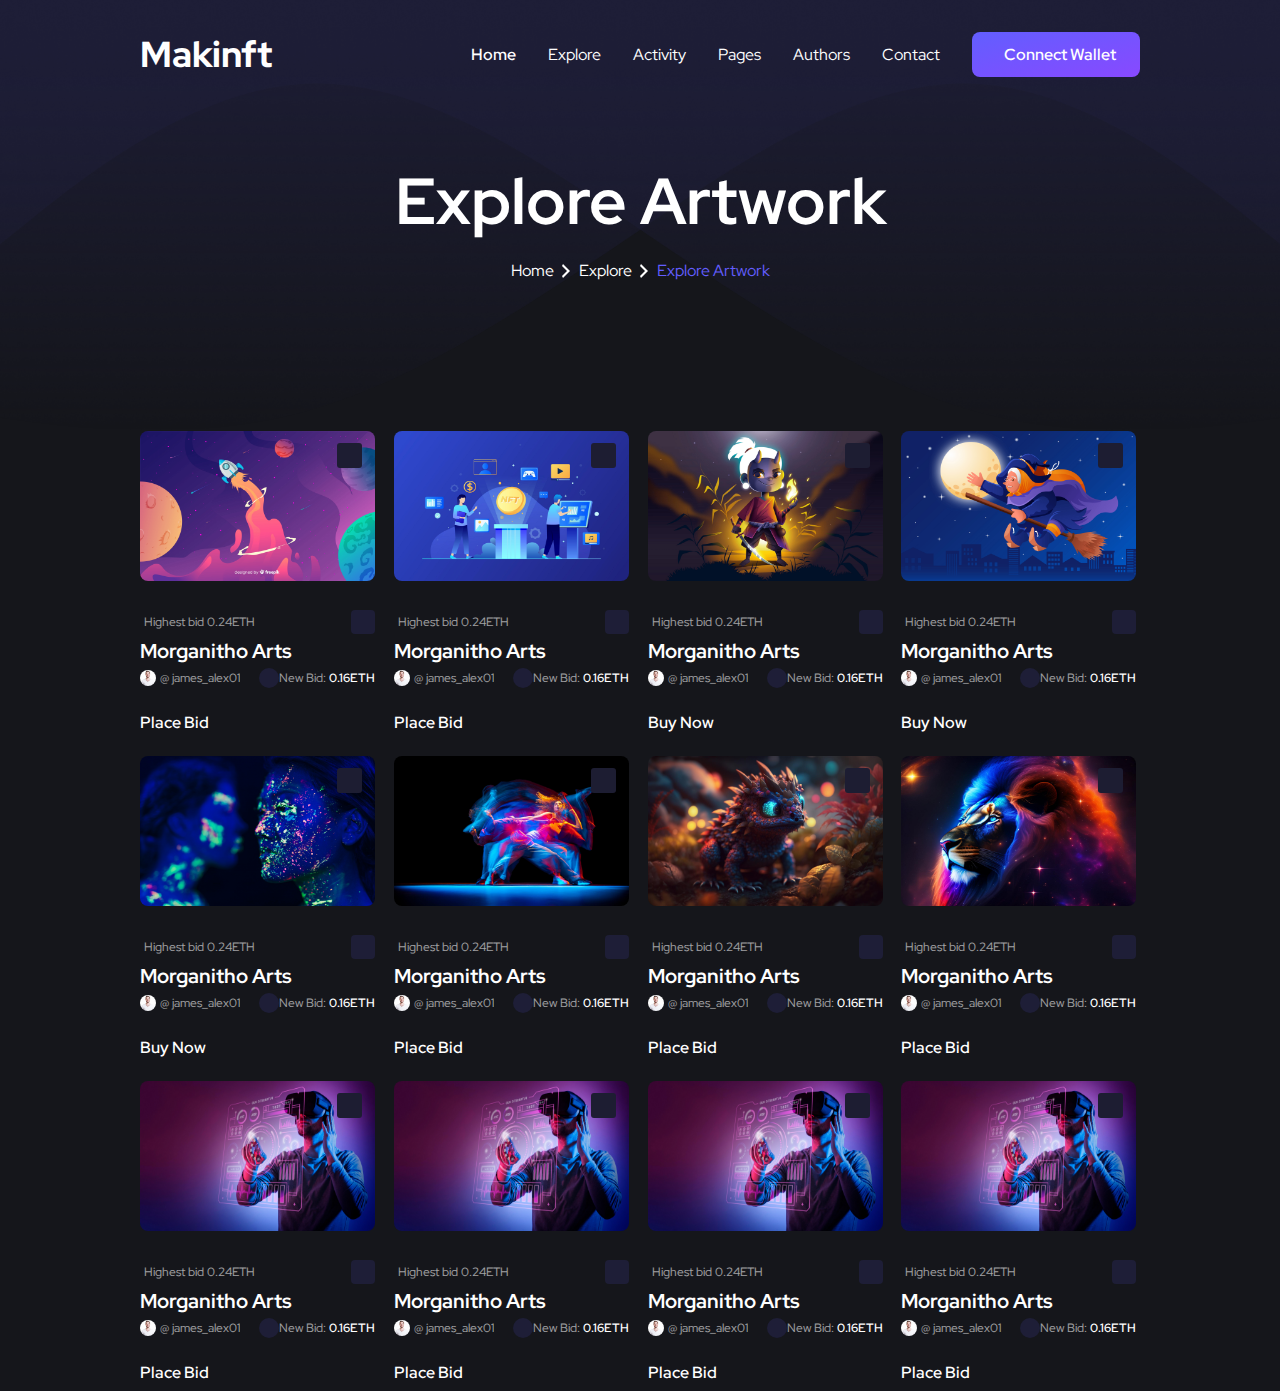
==== explore.html @ 859f534a "another working" ====
<!DOCTYPE html>
<html lang="en">
  <head>
    <meta charset="UTF-8" />
    <meta name="viewport" content="width=device-width, initial-scale=1.0" />
    <title>Explore | makinft</title>
    <link rel="stylesheet" href="css/explore.css" />
    <!-- this is bootstrap cdn link -->
    <link
      href="https://cdn.jsdelivr.net/npm/bootstrap@5.3.1/dist/css/bootstrap.min.css"
      rel="stylesheet"
      integrity="sha384-4bw+/aepP/YC94hEpVNVgiZdgIC5+VKNBQNGCHeKRQN+PtmoHDEXuppvnDJzQIu9"
      crossorigin="anonymous"
    />
    <!-- font awesome cdn -->
    <link
      rel="stylesheet"
      href="https://cdnjs.cloudflare.com/ajax/libs/font-awesome/6.4.0/css/all.min.css"
      integrity="sha512-iecdLmaskl7CVkqkXNQ/ZH/XLlvWZOJyj7Yy7tcenmpD1ypASozpmT/E0iPtmFIB46ZmdtAc9eNBvH0H/ZpiBw=="
      crossorigin="anonymous"
      referrerpolicy="no-referrer"
    />
    <!-- this is google fonts link -->
    <link
      href="https://fonts.googleapis.com/css2?family=Open+Sans&family=Poppins:wght@400;700&family=Red+Hat+Display:wght@300&family=Work+Sans&display=swap"
      rel="stylesheet"
    />
    <!-- font awesome cdn -->
    <link
      rel="stylesheet"
      href="https://cdnjs.cloudflare.com/ajax/libs/font-awesome/6.4.0/css/all.min.css"
      integrity="sha512-iecdLmaskl7CVkqkXNQ/ZH/XLlvWZOJyj7Yy7tcenmpD1ypASozpmT/E0iPtmFIB46ZmdtAc9eNBvH0H/ZpiBw=="
      crossorigin="anonymous"
      referrerpolicy="no-referrer"
    />
    <!-- this is google fonts link -->
    <link
      href="https://fonts.googleapis.com/css2?family=Open+Sans&family=Poppins:wght@400;700&family=Red+Hat+Display:wght@300&family=Work+Sans&display=swap"
      rel="stylesheet"
    />
    <!-- remix icon -->
    <link
      href="https://cdn.jsdelivr.net/npm/remixicon@3.5.0/fonts/remixicon.css"
      rel="stylesheet"
    />
    <!-- boxiicon link -->
    <link
      rel="stylesheet"
      href="https://unpkg.com/boxicons@latest/css/boxicons.min.css"
    />
  </head>
  <body style="background-color: #15161b">
    <header
      style="
        background-image: url(images/explore-page/header/bg.png);
        background-position: center;
        background-repeat: no-repeat;
        background-size: cover;
        height: 100%;
      "
    >
      <!-- desktop nav -->
      <nav class="nav-row">
        <h3 class="nav-title-row">Makinft</h3>
        <ul class="nav-link-row">
          <li class="active-menu">Home</li>
          <li>
            <a style="text-decoration: none; color: #ffffff" href="explore.html"
              >Explore</a
            >
          </li>
          <li>Activity</li>
          <li class="page-li">Pages</li>
          <li>Authors</li>
          <li>Contact</li>
          <button class="primary-btn-row">
            <img src="/images/nav/Vector.png" alt="" /> Connect Wallet
          </button>
        </ul>
      </nav>
      <!-- mobile navbar -->
      <nav class="mobile-nav-row">
        <h3 class="mobile-nav-title-row">Makinft</h3>
        <div class="mobile-nav-item">
          <div class="mobile-nav-btn-icone">
            <button class="mobile-primary-btn-row">
              <img src="/images/nav/Vector.png" alt="" /> Connect Wallet
            </button>
            <div class="bx bx-menu" id="menu-icon"></div>
          </div>
          <ul class="mobile-nav-link-row">
            <li class="mobile-active-menu">Home</li>
            <li>
              <a
                style="text-decoration: none; color: #ffffff"
                href="explore.html"
                >Explore</a
              >
            </li>
            <li>Activity</li>
            <li class="mobile-page-li">Pages</li>
            <li>Authors</li>
            <li>Contact</li>
          </ul>
        </div>
      </nav>

      <div class="hero-main-content">
        <h1 class="hero-title">Explore Artwork</h1>
        <div class="hero-item">
          <small>Home</small>
          <img src="images/explore-page/header/right-arrow.png" alt="" />
          <small>Explore</small>
          <img src="images/explore-page/header/right-arrow.png" alt="" />
          <small class="explore-artwork">Explore Artwork</small>
        </div>
      </div>
    </header>
    <!-- main section start from here -->
    <main>
      <!-- Explore section start from here -->
      <section class="explore-section">
        <!-- explore section card -->
        <div class="card-group-row">
          <div class="card-row">
            <img
              class="card-image-row"
              src="images/home-1/hero/card-images/explore-1.png"
              alt=""
            />
            <div class="reminder-row">
              <img src="/images/nav/watch.png" alt="" />
              <small class="reminder-number">24</small>
              <small class="reminder-alpha">d</small>
              <div class="vl"></div>
              <small class="reminder-number">04</small>
              <small class="reminder-alpha">h</small>
              <div class="vl"></div>
              <small class="reminder-number">12</small>
              <small class="reminder-alpha">m</small>
              <div class="vl"></div>
              <small class="reminder-number">02</small>
              <small class="reminder-alpha-s">s</small>
            </div>
            <div class="three-dot">
              <i class="fa-solid fa-ellipsis-vertical"></i>
            </div>
            <div class="card-top-row">
              <div class="card-profile">
                <img src="/images/nav/top-arrow.png" alt="" />
                <p class="card-top-title">Highest bid 0.24ETH</p>
              </div>
              <div class="love-div">
                <i class="fa-solid fa-heart"></i>
              </div>
            </div>
            <h1 class="card-title-row">Morganitho Arts</h1>
            <div class="card-profile-row">
              <div class="card-profile-1">
                <img
                  src="images/home-1/explore-section/card_profile.png"
                  alt=""
                />
                <p class="profile-name">@ james_alex01</p>
              </div>
              <div class="profile-2">
                <div class="profile-2-div">
                  <img src="/images/nav/new.png" alt="" />
                </div>
                <div class="new-bid">
                  <p class="profile-name">New Bid:</p>
                  <p class="new-bit-text">0.16ETH</p>
                </div>
              </div>
            </div>
            <h3 class="bottom-title-row">Place Bid</h3>
          </div>
          <div class="card-row">
            <img
              class="card-image-row"
              src="images/home-1/hero/card-images/explore-2.png"
              alt=""
            />
            <div class="reminder-row">
              <img src="/images/nav/watch.png" alt="" />
              <small class="reminder-number">24</small>
              <small class="reminder-alpha">d</small>
              <div class="vl"></div>
              <small class="reminder-number">04</small>
              <small class="reminder-alpha">h</small>
              <div class="vl"></div>
              <small class="reminder-number">12</small>
              <small class="reminder-alpha">m</small>
              <div class="vl"></div>
              <small class="reminder-number">02</small>
              <small class="reminder-alpha-s">s</small>
            </div>
            <div class="three-dot">
              <i class="fa-solid fa-ellipsis-vertical"></i>
            </div>
            <div class="card-top-row">
              <div class="card-profile">
                <img src="/images/nav/top-arrow.png" alt="" />
                <p class="card-top-title">Highest bid 0.24ETH</p>
              </div>
              <div class="love-div">
                <i class="fa-solid fa-heart"></i>
              </div>
            </div>
            <h1 class="card-title-row">Morganitho Arts</h1>
            <div class="card-profile-row">
              <div class="card-profile-1">
                <img
                  src="images/home-1/explore-section/card_profile.png"
                  alt=""
                />
                <p class="profile-name">@ james_alex01</p>
              </div>
              <div class="profile-2">
                <div class="profile-2-div">
                  <img src="/images/nav/new.png" alt="" />
                </div>
                <div class="new-bid">
                  <p class="profile-name">New Bid:</p>
                  <p class="new-bit-text">0.16ETH</p>
                </div>
              </div>
            </div>
            <h3 class="bottom-title-row">Place Bid</h3>
          </div>
          <div class="card-row">
            <img
              class="card-image-row"
              src="images/home-1/hero/card-images/explore-3.png"
              alt=""
            />
            <div class="reminder-row">
              <img src="/images/nav/watch.png" alt="" />
              <small class="reminder-number">24</small>
              <small class="reminder-alpha">d</small>
              <div class="vl"></div>
              <small class="reminder-number">04</small>
              <small class="reminder-alpha">h</small>
              <div class="vl"></div>
              <small class="reminder-number">12</small>
              <small class="reminder-alpha">m</small>
              <div class="vl"></div>
              <small class="reminder-number">02</small>
              <small class="reminder-alpha-s">s</small>
            </div>
            <div class="three-dot">
              <i class="fa-solid fa-ellipsis-vertical"></i>
            </div>
            <div class="card-top-row">
              <div class="card-profile">
                <img src="/images/nav/top-arrow.png" alt="" />
                <p class="card-top-title">Highest bid 0.24ETH</p>
              </div>
              <div class="love-div">
                <i class="fa-solid fa-heart"></i>
              </div>
            </div>
            <h1 class="card-title-row">Morganitho Arts</h1>
            <div class="card-profile-row">
              <div class="card-profile-1">
                <img
                  src="images/home-1/explore-section/card_profile.png"
                  alt=""
                />
                <p class="profile-name">@ james_alex01</p>
              </div>
              <div class="profile-2">
                <div class="profile-2-div">
                  <img src="/images/nav/new.png" alt="" />
                </div>
                <div class="new-bid">
                  <p class="profile-name">New Bid:</p>
                  <p class="new-bit-text">0.16ETH</p>
                </div>
              </div>
            </div>
            <h3 class="bottom-title-row">Buy Now</h3>
          </div>
          <div class="card-row">
            <img
              class="card-image-row"
              src="images/home-1/hero/card-images/explore-4.png"
              alt=""
            />
            <div class="reminder-row">
              <img src="/images/nav/watch.png" alt="" />
              <small class="reminder-number">24</small>
              <small class="reminder-alpha">d</small>
              <div class="vl"></div>
              <small class="reminder-number">04</small>
              <small class="reminder-alpha">h</small>
              <div class="vl"></div>
              <small class="reminder-number">12</small>
              <small class="reminder-alpha">m</small>
              <div class="vl"></div>
              <small class="reminder-number">02</small>
              <small class="reminder-alpha-s">s</small>
            </div>
            <div class="three-dot">
              <i class="fa-solid fa-ellipsis-vertical"></i>
            </div>
            <div class="card-top-row">
              <div class="card-profile">
                <img src="/images/nav/top-arrow.png" alt="" />
                <p class="card-top-title">Highest bid 0.24ETH</p>
              </div>
              <div class="love-div">
                <i class="fa-solid fa-heart"></i>
              </div>
            </div>
            <h1 class="card-title-row">Morganitho Arts</h1>
            <div class="card-profile-row">
              <div class="card-profile-1">
                <img
                  src="images/home-1/explore-section/card_profile.png"
                  alt=""
                />
                <p class="profile-name">@ james_alex01</p>
              </div>
              <div class="profile-2">
                <div class="profile-2-div">
                  <img src="/images/nav/new.png" alt="" />
                </div>
                <div class="new-bid">
                  <p class="profile-name">New Bid:</p>
                  <p class="new-bit-text">0.16ETH</p>
                </div>
              </div>
            </div>
            <h3 class="bottom-title-row">Buy Now</h3>
          </div>
          <div class="card-row">
            <img
              class="card-image-row"
              src="images/home-1/hero/card-images/explore-5.png"
              alt=""
            />
            <div class="reminder-row">
              <img src="/images/nav/watch.png" alt="" />
              <small class="reminder-number">24</small>
              <small class="reminder-alpha">d</small>
              <div class="vl"></div>
              <small class="reminder-number">04</small>
              <small class="reminder-alpha">h</small>
              <div class="vl"></div>
              <small class="reminder-number">12</small>
              <small class="reminder-alpha">m</small>
              <div class="vl"></div>
              <small class="reminder-number">02</small>
              <small class="reminder-alpha-s">s</small>
            </div>
            <div class="three-dot">
              <i class="fa-solid fa-ellipsis-vertical"></i>
            </div>
            <div class="card-top-row">
              <div class="card-profile">
                <img src="/images/nav/top-arrow.png" alt="" />
                <p class="card-top-title">Highest bid 0.24ETH</p>
              </div>
              <div class="love-div">
                <i class="fa-solid fa-heart"></i>
              </div>
            </div>
            <h1 class="card-title-row">Morganitho Arts</h1>
            <div class="card-profile-row">
              <div class="card-profile-1">
                <img
                  src="images/home-1/explore-section/card_profile.png"
                  alt=""
                />
                <p class="profile-name">@ james_alex01</p>
              </div>
              <div class="profile-2">
                <div class="profile-2-div">
                  <img src="/images/nav/new.png" alt="" />
                </div>
                <div class="new-bid">
                  <p class="profile-name">New Bid:</p>
                  <p class="new-bit-text">0.16ETH</p>
                </div>
              </div>
            </div>
            <h3 class="bottom-title-row">Buy Now</h3>
          </div>
          <div class="card-row">
            <img
              class="card-image-row"
              src="images/home-1/hero/card-images/explore-6.png"
              alt=""
            />
            <div class="reminder-row">
              <img src="/images/nav/watch.png" alt="" />
              <small class="reminder-number">24</small>
              <small class="reminder-alpha">d</small>
              <div class="vl"></div>
              <small class="reminder-number">04</small>
              <small class="reminder-alpha">h</small>
              <div class="vl"></div>
              <small class="reminder-number">12</small>
              <small class="reminder-alpha">m</small>
              <div class="vl"></div>
              <small class="reminder-number">02</small>
              <small class="reminder-alpha-s">s</small>
            </div>
            <div class="three-dot">
              <i class="fa-solid fa-ellipsis-vertical"></i>
            </div>
            <div class="card-top-row">
              <div class="card-profile">
                <img src="/images/nav/top-arrow.png" alt="" />
                <p class="card-top-title">Highest bid 0.24ETH</p>
              </div>
              <div class="love-div">
                <i class="fa-solid fa-heart"></i>
              </div>
            </div>
            <h1 class="card-title-row">Morganitho Arts</h1>
            <div class="card-profile-row">
              <div class="card-profile-1">
                <img
                  src="images/home-1/explore-section/card_profile.png"
                  alt=""
                />
                <p class="profile-name">@ james_alex01</p>
              </div>
              <div class="profile-2">
                <div class="profile-2-div">
                  <img src="/images/nav/new.png" alt="" />
                </div>
                <div class="new-bid">
                  <p class="profile-name">New Bid:</p>
                  <p class="new-bit-text">0.16ETH</p>
                </div>
              </div>
            </div>
            <h3 class="bottom-title-row">Place Bid</h3>
          </div>
          <div class="card-row explore-card-hide">
            <img
              class="card-image-row"
              src="images/home-1/hero/card-images/explore-7.png"
              alt=""
            />
            <div class="reminder-row">
              <img src="/images/nav/watch.png" alt="" />
              <small class="reminder-number">24</small>
              <small class="reminder-alpha">d</small>
              <div class="vl"></div>
              <small class="reminder-number">04</small>
              <small class="reminder-alpha">h</small>
              <div class="vl"></div>
              <small class="reminder-number">12</small>
              <small class="reminder-alpha">m</small>
              <div class="vl"></div>
              <small class="reminder-number">02</small>
              <small class="reminder-alpha-s">s</small>
            </div>
            <div class="three-dot">
              <i class="fa-solid fa-ellipsis-vertical"></i>
            </div>
            <div class="card-top-row">
              <div class="card-profile">
                <img src="/images/nav/top-arrow.png" alt="" />
                <p class="card-top-title">Highest bid 0.24ETH</p>
              </div>
              <div class="love-div">
                <i class="fa-solid fa-heart"></i>
              </div>
            </div>
            <h1 class="card-title-row">Morganitho Arts</h1>
            <div class="card-profile-row">
              <div class="card-profile-1">
                <img
                  src="images/home-1/explore-section/card_profile.png"
                  alt=""
                />
                <p class="profile-name">@ james_alex01</p>
              </div>
              <div class="profile-2">
                <div class="profile-2-div">
                  <img src="/images/nav/new.png" alt="" />
                </div>
                <div class="new-bid">
                  <p class="profile-name">New Bid:</p>
                  <p class="new-bit-text">0.16ETH</p>
                </div>
              </div>
            </div>
            <h3 class="bottom-title-row">Place Bid</h3>
          </div>
          <div class="card-row explore-card-hide">
            <img
              class="card-image-row"
              src="images/home-1/hero/card-images/explore-8.png"
              alt=""
            />
            <div class="reminder-row">
              <img src="/images/nav/watch.png" alt="" />
              <small class="reminder-number">24</small>
              <small class="reminder-alpha">d</small>
              <div class="vl"></div>
              <small class="reminder-number">04</small>
              <small class="reminder-alpha">h</small>
              <div class="vl"></div>
              <small class="reminder-number">12</small>
              <small class="reminder-alpha">m</small>
              <div class="vl"></div>
              <small class="reminder-number">02</small>
              <small class="reminder-alpha-s">s</small>
            </div>
            <div class="three-dot">
              <i class="fa-solid fa-ellipsis-vertical"></i>
            </div>
            <div class="card-top-row">
              <div class="card-profile">
                <img src="/images/nav/top-arrow.png" alt="" />
                <p class="card-top-title">Highest bid 0.24ETH</p>
              </div>
              <div class="love-div">
                <i class="fa-solid fa-heart"></i>
              </div>
            </div>
            <h1 class="card-title-row">Morganitho Arts</h1>
            <div class="card-profile-row">
              <div class="card-profile-1">
                <img
                  src="images/home-1/explore-section/card_profile.png"
                  alt=""
                />
                <p class="profile-name">@ james_alex01</p>
              </div>
              <div class="profile-2">
                <div class="profile-2-div">
                  <img src="/images/nav/new.png" alt="" />
                </div>
                <div class="new-bid">
                  <p class="profile-name">New Bid:</p>
                  <p class="new-bit-text">0.16ETH</p>
                </div>
              </div>
            </div>
            <h3 class="bottom-title-row">Place Bid</h3>
          </div>
          <div class="card-row explore-card-hide explore-card-single-hide">
            <img
              class="card-image-row"
              src="images/home-1/hero/card-images/explore-9.png"
              alt=""
            />
            <div class="reminder-row">
              <img src="/images/nav/watch.png" alt="" />
              <small class="reminder-number">24</small>
              <small class="reminder-alpha">d</small>
              <div class="vl"></div>
              <small class="reminder-number">04</small>
              <small class="reminder-alpha">h</small>
              <div class="vl"></div>
              <small class="reminder-number">12</small>
              <small class="reminder-alpha">m</small>
              <div class="vl"></div>
              <small class="reminder-number">02</small>
              <small class="reminder-alpha-s">s</small>
            </div>
            <div class="three-dot">
              <i class="fa-solid fa-ellipsis-vertical"></i>
            </div>
            <div class="card-top-row">
              <div class="card-profile">
                <img src="/images/nav/top-arrow.png" alt="" />
                <p class="card-top-title">Highest bid 0.24ETH</p>
              </div>
              <div class="love-div">
                <i class="fa-solid fa-heart"></i>
              </div>
            </div>
            <h1 class="card-title-row">Morganitho Arts</h1>
            <div class="card-profile-row">
              <div class="card-profile-1">
                <img
                  src="images/home-1/explore-section/card_profile.png"
                  alt=""
                />
                <p class="profile-name">@ james_alex01</p>
              </div>
              <div class="profile-2">
                <div class="profile-2-div">
                  <img src="/images/nav/new.png" alt="" />
                </div>
                <div class="new-bid">
                  <p class="profile-name">New Bid:</p>
                  <p class="new-bit-text">0.16ETH</p>
                </div>
              </div>
            </div>
            <h3 class="bottom-title-row">Place Bid</h3>
          </div>
          <div class="card-row explore-card-hide explore-card-single-hide">
            <img
              class="card-image-row"
              src="images/home-1/hero/card-images/explore-9.png"
              alt=""
            />
            <div class="reminder-row">
              <img src="/images/nav/watch.png" alt="" />
              <small class="reminder-number">24</small>
              <small class="reminder-alpha">d</small>
              <div class="vl"></div>
              <small class="reminder-number">04</small>
              <small class="reminder-alpha">h</small>
              <div class="vl"></div>
              <small class="reminder-number">12</small>
              <small class="reminder-alpha">m</small>
              <div class="vl"></div>
              <small class="reminder-number">02</small>
              <small class="reminder-alpha-s">s</small>
            </div>
            <div class="three-dot">
              <i class="fa-solid fa-ellipsis-vertical"></i>
            </div>
            <div class="card-top-row">
              <div class="card-profile">
                <img src="/images/nav/top-arrow.png" alt="" />
                <p class="card-top-title">Highest bid 0.24ETH</p>
              </div>
              <div class="love-div">
                <i class="fa-solid fa-heart"></i>
              </div>
            </div>
            <h1 class="card-title-row">Morganitho Arts</h1>
            <div class="card-profile-row">
              <div class="card-profile-1">
                <img
                  src="images/home-1/explore-section/card_profile.png"
                  alt=""
                />
                <p class="profile-name">@ james_alex01</p>
              </div>
              <div class="profile-2">
                <div class="profile-2-div">
                  <img src="/images/nav/new.png" alt="" />
                </div>
                <div class="new-bid">
                  <p class="profile-name">New Bid:</p>
                  <p class="new-bit-text">0.16ETH</p>
                </div>
              </div>
            </div>
            <h3 class="bottom-title-row">Place Bid</h3>
          </div>
          <div class="card-row explore-card-hide explore-card-single-hide">
            <img
              class="card-image-row"
              src="images/home-1/hero/card-images/explore-9.png"
              alt=""
            />
            <div class="reminder-row">
              <img src="/images/nav/watch.png" alt="" />
              <small class="reminder-number">24</small>
              <small class="reminder-alpha">d</small>
              <div class="vl"></div>
              <small class="reminder-number">04</small>
              <small class="reminder-alpha">h</small>
              <div class="vl"></div>
              <small class="reminder-number">12</small>
              <small class="reminder-alpha">m</small>
              <div class="vl"></div>
              <small class="reminder-number">02</small>
              <small class="reminder-alpha-s">s</small>
            </div>
            <div class="three-dot">
              <i class="fa-solid fa-ellipsis-vertical"></i>
            </div>
            <div class="card-top-row">
              <div class="card-profile">
                <img src="/images/nav/top-arrow.png" alt="" />
                <p class="card-top-title">Highest bid 0.24ETH</p>
              </div>
              <div class="love-div">
                <i class="fa-solid fa-heart"></i>
              </div>
            </div>
            <h1 class="card-title-row">Morganitho Arts</h1>
            <div class="card-profile-row">
              <div class="card-profile-1">
                <img
                  src="images/home-1/explore-section/card_profile.png"
                  alt=""
                />
                <p class="profile-name">@ james_alex01</p>
              </div>
              <div class="profile-2">
                <div class="profile-2-div">
                  <img src="/images/nav/new.png" alt="" />
                </div>
                <div class="new-bid">
                  <p class="profile-name">New Bid:</p>
                  <p class="new-bit-text">0.16ETH</p>
                </div>
              </div>
            </div>
            <h3 class="bottom-title-row">Place Bid</h3>
          </div>
          <div class="card-row explore-card-hide explore-card-single-hide">
            <img
              class="card-image-row"
              src="images/home-1/hero/card-images/explore-9.png"
              alt=""
            />
            <div class="reminder-row">
              <img src="/images/nav/watch.png" alt="" />
              <small class="reminder-number">24</small>
              <small class="reminder-alpha">d</small>
              <div class="vl"></div>
              <small class="reminder-number">04</small>
              <small class="reminder-alpha">h</small>
              <div class="vl"></div>
              <small class="reminder-number">12</small>
              <small class="reminder-alpha">m</small>
              <div class="vl"></div>
              <small class="reminder-number">02</small>
              <small class="reminder-alpha-s">s</small>
            </div>
            <div class="three-dot">
              <i class="fa-solid fa-ellipsis-vertical"></i>
            </div>
            <div class="card-top-row">
              <div class="card-profile">
                <img src="/images/nav/top-arrow.png" alt="" />
                <p class="card-top-title">Highest bid 0.24ETH</p>
              </div>
              <div class="love-div">
                <i class="fa-solid fa-heart"></i>
              </div>
            </div>
            <h1 class="card-title-row">Morganitho Arts</h1>
            <div class="card-profile-row">
              <div class="card-profile-1">
                <img
                  src="images/home-1/explore-section/card_profile.png"
                  alt=""
                />
                <p class="profile-name">@ james_alex01</p>
              </div>
              <div class="profile-2">
                <div class="profile-2-div">
                  <img src="/images/nav/new.png" alt="" />
                </div>
                <div class="new-bid">
                  <p class="profile-name">New Bid:</p>
                  <p class="new-bit-text">0.16ETH</p>
                </div>
              </div>
            </div>
            <h3 class="bottom-title-row">Place Bid</h3>
          </div>
        </div>
      </section>
      <!-- Explore section end here -->
    </main>
    <!-- main section end here -->

    <!-- for bootstrap js -->
    <script
      src="https://cdn.jsdelivr.net/npm/bootstrap@5.3.1/dist/js/bootstrap.bundle.min.js"
      integrity="sha384-HwwvtgBNo3bZJJLYd8oVXjrBZt8cqVSpeBNS5n7C8IVInixGAoxmnlMuBnhbgrkm"
      crossorigin="anonymous"
    ></script>
    <!-- js -->
    <script src="js/index.js"></script>
  </body>
</html>
---- css/explore.css ----
* {
  padding: 0;
  margin: 0;
  font-family: "Red Hat Display", sans-serif;
  box-sizing: border-box;
  /* overflow-x: hidden; */
}
/* hero section style start from here */
.mobile-nav-row {
  display: none;
}
.nav-row {
  padding-top: 30px;
  max-width: 1320px;
  margin: auto;
  display: flex;
  align-items: center;
  justify-content: space-between;
}
.nav-title-row {
  color: #ffffff;
  font-size: 36px;
  font-weight: 800;
  z-index: 1;
}
.nav-link-row {
  display: flex;
  align-items: center;
  gap: 32px;
  z-index: 1;
}
.nav-link-row li {
  list-style: none;
  color: #ffffff;
  cursor: pointer;
}
.nav-link-row li:hover {
  border-bottom: 2px solid #ffffff;
  font-weight: 600;
}
.active-menu {
  font-weight: 600;
}
.primary-btn-row {
  display: flex;
  align-items: center;
  justify-content: center;
  gap: 8px;
  background: linear-gradient(to bottom right, #625eff, #8849ff);
  border: none;
  padding: 12px 24px;
  border-radius: 8px;
  color: #ffff;
  font-weight: 600;
  font-size: 16px;
}
.hero-main-content {
  padding-top: 150px;
  padding-bottom: 244px;
  text-align: center;
  color: #ffffff;
}
.hero-title {
  font-size: 72px;
  font-weight: 700;
}
.hero-item small {
  font-size: 16px;
  font-weight: 400;
}
.hero-item {
  display: flex;
  align-items: center;
  justify-content: center;
  gap: 8px;
  margin-top: 16px;
}
.explore-artwork {
  color: #635eff;
}
/* for max 1545 px to min 1400px */
@media only screen and (min-width: 1400px) and (max-width: 1545px) {
  .nav-row {
    max-width: 1200px;
  }
  .hero-main-content {
    padding-top: 120px;
    padding-bottom: 180px;
    text-align: center;
    color: #ffffff;
  }
  .hero-title {
    font-size: 72px;
    font-weight: 700;
  }
  .hero-item small {
    font-size: 16px;
    font-weight: 400;
  }
  .hero-item {
    display: flex;
    align-items: center;
    justify-content: center;
    gap: 8px;
    margin-top: 16px;
  }
  .explore-artwork {
    color: #635eff;
  }
}
/* for max 1400 px to min 1201px */
@media only screen and (min-width: 1201px) and (max-width: 1400px) {
  .nav-row {
    max-width: 1000px;
  }
  .hero-main-content {
    padding-top: 80px;
    padding-bottom: 150px;
    text-align: center;
    color: #ffffff;
  }
  .hero-title {
    font-size: 65px;
    font-weight: 700;
  }
  .hero-item small {
    font-size: 16px;
    font-weight: 400;
  }
  .hero-item {
    display: flex;
    align-items: center;
    justify-content: center;
    gap: 8px;
    margin-top: 16px;
  }
  .explore-artwork {
    color: #635eff;
  }
}
/* for big tab and laptops*/
@media only screen and (max-width: 1200px) and (min-width: 1025px) {
  .nav-row {
    max-width: 900px;
  }
  .nav-title-row {
    font-size: 30px;
  }
  .hero-main-content {
    padding-top: 70px;
    padding-bottom: 140px;
    text-align: center;
    color: #ffffff;
  }
  .hero-title {
    font-size: 55px;
    font-weight: 700;
  }
  .hero-item small {
    font-size: 16px;
    font-weight: 400;
  }
  .hero-item {
    display: flex;
    align-items: center;
    justify-content: center;
    gap: 8px;
    margin-top: 10px;
  }
  .explore-artwork {
    color: #635eff;
  }
}
/* for laptops and small screen */
@media only screen and (max-width: 1024px) and (min-width: 769px) {
  .nav-row {
    max-width: 695px;
  }
  .nav-link-row {
    gap: 17px;
  }
  .nav-link-row li {
    font-size: 12px;
  }
  .primary-btn-row {
    font-size: 10px;
    padding: 8px 12px;
    gap: 4px;
  }
  .primary-btn-row img {
    width: 15px;
  }
  .nav-title-row {
    font-size: 25px;
  }
  .hero-main-content {
    padding-top: 60px;
    padding-bottom: 110px;
    text-align: center;
    color: #ffffff;
  }
  .hero-title {
    font-size: 45px;
    font-weight: 700;
  }
  .hero-item small {
    font-size: 14px;
    font-weight: 400;
  }
  .hero-item {
    display: flex;
    align-items: center;
    justify-content: center;
    gap: 5px;
    margin-top: 10px;
  }
  .explore-artwork {
    color: #635eff;
  }
  .hero-item img {
    width: 7px;
  }
}
/* for tab and laptops responsive */
@media only screen and (max-width: 768px) and (min-width: 541px) {
  .nav-row {
    max-width: 520px;
    margin: auto;
    padding-top: 20px;
  }
  .primary-btn-row {
    font-size: 8px;
    padding: 6px 10px;
    gap: 6px;
    border-radius: 6px;
  }
  .primary-btn-row img {
    width: 12px;
  }
  .nav-link-row {
    gap: 10px;
  }
  .mobile-nav-row {
    display: none;
  }
  .nav-title-row {
    font-size: 20px;
  }
  .nav-link-row li {
    font-size: 10px;
  }
  .nav-title-row {
    font-size: 22px;
  }
  .hero-main-content {
    padding-top: 40px;
    padding-bottom: 90px;
    text-align: center;
    color: #ffffff;
  }
  .hero-title {
    font-size: 40px;
    font-weight: 700;
  }
  .hero-item small {
    font-size: 12px;
    font-weight: 400;
  }
  .hero-item {
    display: flex;
    align-items: center;
    justify-content: center;
    gap: 4px;
    margin-top: 8px;
  }
  .explore-artwork {
    color: #635eff;
  }
  .hero-item img {
    width: 7px;
  }
}
/* microsoft surface duo series device */
@media only screen and (max-width: 540px) and (min-width: 481px) {
  .nav-row {
    max-width: 460px;
    margin: auto;
    padding-top: 20px;
  }
  .primary-btn-row {
    font-size: 8px;
    padding: 6px 10px;
    gap: 6px;
    border-radius: 6px;
  }
  .primary-btn-row img {
    width: 12px;
  }
  .nav-link-row {
    gap: 10px;
  }
  .mobile-nav-row {
    display: none;
  }
  .nav-title-row {
    font-size: 16px;
  }
  .nav-link-row li {
    font-size: 8px;
  }
  .nav-title-row {
    font-size: 18px;
  }
  .hero-main-content {
    padding-top: 30px;
    padding-bottom: 90px;
    text-align: center;
    color: #ffffff;
  }
  .hero-title {
    font-size: 35px;
    font-weight: 700;
  }
  .hero-item small {
    font-size: 11px;
    font-weight: 400;
  }
  .hero-item {
    display: flex;
    align-items: center;
    justify-content: center;
    gap: 4px;
    margin-top: 8px;
  }
  .explore-artwork {
    color: #635eff;
  }
  .hero-item img {
    width: 6px;
  }
}
/* for sm device */
@media only screen and (max-width: 480px) and (min-width: 359px) {
  .nav-row {
    display: none;
  }
  .mobile-nav-row {
    max-width: 350px;
    margin: auto;
    padding-top: 15px;
    display: flex;
    justify-content: space-between;
    padding-left: 10px;
    padding-right: 10px;
  }
  .mobile-nav-btn-icone {
    display: flex;
    align-items: center;
    gap: 8px;
  }
  #menu-icon {
    font-size: 25px;
    color: #ffffff;
    z-index: 2;
  }
  .mobile-nav-link-row {
    position: absolute;
    top: -230px;
    right: 15.5%;
    border-radius: 10px;
    display: flex;
    flex-direction: column;
    justify-content: flex-start;
    width: 130px;
    background: #1d1d32;
    color: #ffffff;
    padding-bottom: 15px;
    margin-left: -10px;
  }
  .open {
    z-index: 2;
    top: 50px;
    /* margin-right: 35px; */
  }
  .mobile-nav-link-row li {
    display: block;
    margin-top: 14px;
    margin-left: -10px;
    font-size: 14px;
    font-weight: 500;
    transition: all 0.2 ease;
  }
  .mobile-nav-link-row li:hover {
    font-weight: 600;
  }
  .mobile-active-menu {
    font-weight: 600;
  }
  .mobile-nav-title-row {
    z-index: 1;
    font-size: 13px;
    font-weight: 700;
    color: #ffffff;
  }
  .mobile-primary-btn-row {
    z-index: 2;
    background: linear-gradient(to bottom right, #625eff, #8849ff);
    font-size: 8px;
    font-weight: 500;
    color: #ffffff;
    padding: 6px 8px;
    border: none;
    border-radius: 4px;
  }
  .mobile-primary-btn-row img {
    width: 10px;
  }
  .nav-title-row {
    font-size: 16px;
  }
  .hero-main-content {
    padding-top: 30px;
    padding-bottom: 90px;
    text-align: center;
    color: #ffffff;
  }
  .hero-title {
    font-size: 32px;
    font-weight: 700;
  }
  .hero-item small {
    font-size: 10px;
    font-weight: 400;
  }
  .hero-item {
    display: flex;
    align-items: center;
    justify-content: center;
    gap: 4px;
    margin-top: 8px;
  }
  .explore-artwork {
    color: #635eff;
  }
  .hero-item img {
    width: 5px;
  }
}
/* for xs device */
@media only screen and (max-width: 358px) {
  .nav-row {
    display: none;
  }
  .mobile-nav-row {
    max-width: 270px;
    margin: auto;
    padding-top: 15px;
    display: flex;
    justify-content: space-between;
    padding-left: 5px;
    padding-right: 5px;
  }
  .mobile-nav-btn-icone {
    display: flex;
    align-items: center;
    gap: 6px;
  }
  #menu-icon {
    font-size: 25px;
    color: #ffffff;
    z-index: 2;
  }
  .mobile-nav-link-row {
    position: absolute;
    top: -230px;
    right: 15.5%;
    border-radius: 10px;
    display: flex;
    flex-direction: column;
    justify-content: flex-start;
    width: 130px;
    background: #1d1d32;
    color: #ffffff;
    padding-bottom: 15px;
    margin-left: -10px;
  }
  .open {
    z-index: 2;
    top: 50px;
    /* margin-right: 35px; */
  }
  .mobile-nav-link-row li {
    display: block;
    margin-top: 14px;
    margin-left: -10px;
    font-size: 14px;
    font-weight: 500;
    transition: all 0.2 ease;
  }
  .mobile-nav-link-row li:hover {
    font-weight: 600;
  }
  .mobile-active-menu {
    font-weight: 600;
  }
  .mobile-nav-title-row {
    z-index: 1;
    font-size: 11px;
    font-weight: 700;
    color: #ffffff;
  }
  .mobile-primary-btn-row {
    z-index: 2;
    background: linear-gradient(to bottom right, #625eff, #8849ff);
    font-size: 6px;
    font-weight: 500;
    color: #ffffff;
    padding: 4px 6px;
    border: none;
    border-radius: 4px;
  }
  .mobile-primary-btn-row img {
    width: 10px;
  }
  .nav-title-row {
    font-size: 16px;
  }
  .hero-main-content {
    padding-top: 25px;
    padding-bottom: 90px;
    text-align: center;
    color: #ffffff;
  }
  .hero-title {
    font-size: 25px;
    font-weight: 700;
  }
  .hero-item small {
    font-size: 8px;
    font-weight: 400;
  }
  .hero-item {
    display: flex;
    align-items: center;
    justify-content: center;
    gap: 3px;
    margin-top: 6px;
  }
  .explore-artwork {
    color: #635eff;
  }
  .hero-item img {
    width: 4px;
  }
}
/* hero section style end here */

/* explore section style start from here */
.explore-section {
    max-width: 1320px;
    margin: auto;
  }
  .card-group-row {
    display: grid;
    grid-template-columns: repeat(4, 1fr);
    gap: 24px;
  }
  .card-row {
    max-width: 312px;
    height: 361px;
    border-radius: 8px;
    position: relative;
  }
  .love-div {
    width: 29px;
    height: 29px;
    background: #1e1e37;
    border-radius: 4px;
    padding: 4px;
    text-align: center;
  }
  .love-div i {
    font-size: 14px;
    color: #ff4450;
  }
  .card-image-row {
    max-width: 312px;
    height: 200px;
    border-radius: 8px;
  }
  
  .three-dot {
    background: #1d1d32;
    padding: 4px;
    border-radius: 4px;
    width: 29px;
    height: 29px;
    display: flex;
    align-items: center;
    justify-content: center;
    position: absolute;
    top: 16px;
    left: 262.59px;
  }
  .three-dot i {
    font-size: 18px;
    color: #ffffff;
  }
  .card-top-row {
    margin-top: 24px;
  }
  
  .card-top-title {
    font-size: 12px;
    color: #ffffff;
    opacity: 60%;
    font-weight: 400;
    margin-bottom: 0px;
  }
  
  .card-top-row {
    display: flex;
    align-items: center;
    justify-content: space-between;
  }
  
  .card-profile {
    display: flex;
    align-items: center;
    gap: 4px;
  }
  
  .card-title-row {
    font-size: 24px;
    font-weight: 700;
    color: #ffffff;
    margin-top: 4px;
  }
  .bottom-title-row {
    font-size: 16px;
    font-weight: 600;
    color: #ffffff;
  }
  
  .card-profile-row {
    margin-top: 4px;
    display: flex;
    align-items: center;
    justify-content: space-between;
  }
  
  .card-profile-1 {
    display: flex;
    align-items: center;
    gap: 4px;
  }
  .card-profile-1 img {
    width: 16px;
    border-radius: 50%;
  }
  .profile-name {
    color: #ffffff;
    opacity: 60%;
    font-size: 12px;
    font-weight: 400;
    margin-bottom: 0;
  }
  .profile-2 {
    display: flex;
    align-items: center;
  }
  .new-bid {
    display: flex;
    align-items: center;
    gap: 3px;
  }
  .new-bit-text {
    font-size: 12px;
    color: #ffffff;
    font-weight: 600;
    margin-bottom: 0;
  }
  .profile-2-div {
    width: 20px;
    height: 20px;
    background: #1e1e37;
    border-radius: 50%;
    display: flex;
    align-items: center;
    justify-content: center;
  }
  .profile-2-div img {
    width: 10px;
  }
  .bottom-title-row {
    margin-top: 24px;
  }
  
  .reminder-row {
    width: 170px;
    padding: 4px;
    position: absolute;
    top: 156px;
    left: 20px;
    border-radius: 8px;
    display: flex;
    align-items: center;
    justify-content: space-between;
    background: #ffffff;
    visibility: hidden;
  }
  
  .card-row:hover .reminder-row {
    visibility: visible;
    color: #625eff;
  }
  
  .card-row:hover .bottom-title-row {
    color: #625eff;
  }
  
  .vl {
    border-left: 1px solid #eaeaea;
    height: 10px;
  }
  
  .reminder-number {
    color: #1c1c1c;
    font-size: 12px;
    font-weight: 600;
  }
  
  .reminder-alpha {
    color: #1c1c1c;
    font-size: 12px;
    font-weight: 400;
    opacity: 60%;
    margin-left: -7px;
  }
  
  .reminder-alpha-s {
    color: #1c1c1c;
    font-size: 12px;
    font-weight: 400;
    opacity: 60%;
    margin-left: -4px;
  }
  
  .explore-btn-container {
    width: 162px;
    height: 51px;
    margin: auto;
    margin-top: 79px;
  }
  
  .explore-btn {
    color: #625eff;
    display: flex;
    align-items: center;
    gap: 8px;
    font-size: 16px;
    font-weight: 600;
    background: transparent;
    border-radius: 8px;
    padding: 12px 24px;
    color: #625eff;
    border: 1px solid;
  }
  
  /* explore section responsive here */
  /* for max width 1545px to min 1400px */
  @media only screen and (min-width: 1400px) and (max-width: 1545px) {
    .explore-section {
      max-width: 1200px;
    }
    .card-group-row {
      gap: 18px;
    }
    .card-row {
      width: 285px;
      height: 330px;
    }
    .card-image-row {
      width: 285px;
      height: 170px;
    }
    .three-dot {
      padding: 3px;
      border-radius: 3px;
      width: 25px;
      height: 25px;
      position: absolute;
      top: 16px;
      left: 243px;
    }
    .three-dot i {
      font-size: 15px;
    }
    .explore-btn-container {
      margin-top: 60px;
    }
    .reminder-row {
      padding: 4px;
      top: 126px;
      left: 20px;
      border-radius: 6px;
    }
  }
  /* for max width 1400px to min width 1201px*/
  @media only screen and (min-width: 1201px) and (max-width: 1400px) {
    .explore-section {
      max-width: 1000px;
    }
    .explore-title {
      font-size: 40px;
    }
    .explore-btn-1 {
      font-size: 8px 18px;
      font-size: 14px;
    }
    .explore-btn-2 {
      font-size: 8px 18px;
      font-size: 14px;
    }
    .explore-btn-3 {
      font-size: 8px 18px;
      font-size: 14px;
    }
    .card-group-row {
      gap: 15px;
    }
    .card-row {
      width: 235px;
      height: 310px;
    }
    .card-image-row {
      width: 235px;
      height: 150px;
    }
    .love-div {
      width: 24px;
      height: 24px;
    }
    .love-div i {
      font-size: 12px;
    }
    .card-title-row {
      font-size: 20px;
    }
    .three-dot {
      padding: 3px;
      border-radius: 3px;
      width: 25px;
      height: 25px;
      position: absolute;
      top: 12px;
      left: 197px;
    }
    .three-dot i {
      font-size: 15px;
    }
    .explore-btn-container {
      margin-top: 40px;
    }
    .explore-btn {
      font-size: 14px;
      padding: 8px 18px;
    }
    .reminder-row {
      padding: 4px;
      top: 110px;
      left: 15px;
      border-radius: 6px;
    }
  }
  /* for big tab and laptops*/
  @media only screen and (max-width: 1200px) and (min-width: 1025px) {
    .explore-section {
      max-width: 900px;
    }
    .explore-title {
      font-size: 35px;
    }
    .explore-btn-1 {
      padding: 6px 14px;
      font-size: 12px;
    }
    .explore-btn-2 {
      padding: 6px 14px;
      font-size: 12px;
    }
    .explore-btn-3 {
      padding: 6px 14px;
      font-size: 12px;
    }
    .card-group-row {
      gap: 12px;
    }
    .card-top-row {
      margin-top: 18px;
    }
    .card-row {
      width: 216px;
      height: 260px;
    }
    .card-image-row {
      width: 216px;
      height: 130px;
    }
    .love-div {
      width: 20px;
      height: 20px;
    }
    .love-div i {
      font-size: 10px;
    }
    .card-title-row {
      margin-top: 2px;
      font-size: 18px;
    }
    .three-dot {
      padding: 2px;
      border-radius: 3px;
      width: 20px;
      height: 20px;
      position: absolute;
      top: 10px;
      left: 185px;
    }
    .three-dot i {
      font-size: 12px;
    }
    .explore-btn-container {
      margin-top: 35px;
    }
    .explore-btn {
      font-size: 14px;
      padding: 8px 18px;
    }
    .reminder-row {
      padding: 3px;
      top: 90px;
      left: 15px;
      border-radius: 6px;
      width: 150px;
    }
    .reminder-row img {
      width: 14px;
    }
    .reminder-number {
      font-size: 9px;
    }
    .reminder-alpha {
      font-size: 9px;
      margin-left: -8px;
    }
    .reminder-alpha-s {
      margin-left: -7px;
      font-size: 9px;
    }
    .card-profile-row {
      margin-top: 2px;
    }
    .card-profile img {
      width: 7px;
    }
    .card-profile-1 {
      gap: 3px;
    }
    .card-profile-1 img {
      width: 13px;
    }
    .profile-name {
      font-size: 9px;
    }
    .profile-2-div {
      width: 15px;
      height: 15px;
    }
    .profile-2-div img {
      width: 7px;
    }
    .profile-2 {
      gap: 2px;
    }
    .new-bit-text {
      font-size: 9px;
    }
    .bottom-title-row {
      margin-top: 18px;
      font-size: 13px;
    }
    .explore-card-single-hide{
      display: none;
    }
  }
  /* for laptops and small screen */
  @media only screen and (max-width: 1024px) and (min-width: 769px) {
    .explore-section {
      max-width: 695px;
  
    }
    .explore-title {
      font-size: 30px;
    }
    .explore-btn-group {
      gap: 12px;
    }
    .explore-btn-1 {
      padding: 5px 10px;
      font-size: 9px;
      border-radius: 5px;
    }
    .explore-btn-2 {
      padding: 5px 10px;
      font-size: 9px;
      border-radius: 5px;
    }
    .explore-btn-3 {
      padding: 5px 10px;
      font-size: 9px;
      border-radius: 5px;
    }
    .card-group-row {
      gap: 12px;
    }
    .card-top-row {
      margin-top: 14px;
    }
    .card-row {
      width: 160px;
      height: 210px;
    }
    .card-image-row {
      width: 160px;
      height: 100px;
    }
    .card-top-title {
      font-size: 9px;
    }
    .love-div {
      width: 17px;
      height: 17px;
    }
    .love-div i {
      font-size: 8px;
    }
    .card-title-row {
      margin-top: 0;
      font-size: 15px;
    }
    .three-dot {
      padding: 2px;
      border-radius: 3px;
      width: 18px;
      height: 18px;
      position: absolute;
      top: 8px;
      left: 135px;
    }
    .three-dot i {
      font-size: 10px;
    }
    .explore-btn-container {
      margin-top: 16px;
    }
    .explore-btn {
      font-size: 12px;
      padding: 6px 14px;
      gap: 4px;
    }
    .explore-btn img {
      width: 7px;
    }
    .reminder-row {
      padding: 1px 4px;
      top: 75px;
      left: 8px;
      border-radius: 6px;
      width: 120px;
    }
    .reminder-row img {
      width: 10px;
    }
    .reminder-number {
      font-size: 7px;
    }
    .reminder-alpha {
      font-size: 7px;
      margin-left: -6px;
    }
    .reminder-alpha-s {
      margin-left: -5px;
      font-size: 9px;
    }
    .card-title-row {
      margin-bottom: 8px;
    }
    .card-profile-row {
      margin-top: 2px;
    }
    .card-profile img {
      width: 7px;
    }
    .card-profile-1 {
      gap: 2px;
    }
    .card-profile-1 img {
      width: 10px;
    }
    .profile-name {
      font-size: 7px;
    }
    .profile-2-div {
      width: 12px;
      height: 12px;
    }
    .profile-2-div img {
      width: 5px;
    }
    .profile-2 {
      gap: 2px;
    }
    .new-bit-text {
      font-size: 7px;
    }
    .bottom-title-row {
      margin-top: 14px;
      font-size: 11px;
    }
    .explore-card-single-hide{
      display: none;
    }
  }
  /* for tab and laptops responsive */
  @media only screen and (max-width: 768px) and (min-width: 541px) {
    .explore-section {
      max-width: 520px;
    }
    .explore-title {
      font-size: 20px;
    }
    .explore-btn-group {
      gap: 8px;
    }
    .explore-btn-1 {
      padding: 5px 10px;
      font-size: 9px;
      border-radius: 5px;
    }
    .explore-btn-2 {
      padding: 5px 10px;
      font-size: 9px;
      border-radius: 5px;
    }
    .explore-btn-3 {
      padding: 5px 10px;
      font-size: 9px;
      border-radius: 5px;
    }
    .card-group-row {
      grid-template-columns: repeat(3, 1fr);
      gap: 10px;
    }
    .card-top-row {
      margin-top: 14px;
    }
    .card-row {
      width: 166px;
      height: 200px;
    }
    .card-image-row {
      width: 166px;
      height: 100px;
    }
    .card-top-title {
      font-size: 7px;
    }
    .love-div {
      width: 15px;
      height: 15px;
    }
    .love-div i {
      font-size: 7px;
    }
    .card-title-row {
      margin-top: 0;
      font-size: 12px;
    }
    .three-dot {
      padding: 2px;
      border-radius: 3px;
      width: 15px;
      height: 15px;
      position: absolute;
      top: 9px;
      left: 143px;
    }
    .three-dot i {
      font-size: 8px;
    }
    .explore-btn-container {
      margin-top: 16px;
    }
    .explore-btn {
      font-size: 12px;
      padding: 6px 14px;
      gap: 4px;
    }
    .explore-btn img {
      width: 7px;
    }
    .reminder-row {
      padding: 1px 4px;
      top: 75px;
      left: 8px;
      border-radius: 6px;
      width: 120px;
    }
    .reminder-row img {
      width: 10px;
    }
    .reminder-number {
      font-size: 7px;
    }
    .reminder-alpha {
      font-size: 7px;
      margin-left: -6px;
    }
    .reminder-alpha-s {
      margin-left: -5px;
      font-size: 9px;
    }
    .card-title-row {
      margin-bottom: 8px;
    }
    .card-profile-row {
      margin-top: 2px;
    }
    .card-profile img {
      width: 5px;
    }
    .card-profile-1 {
      gap: 2px;
    }
    .card-profile-1 img {
      width: 10px;
    }
    .profile-name {
      font-size: 7px;
    }
    .profile-2-div {
      width: 12px;
      height: 12px;
    }
    .profile-2-div img {
      width: 5px;
    }
    .profile-2 {
      gap: 2px;
    }
    .new-bit-text {
      font-size: 7px;
    }
    .bottom-title-row {
      margin-top: 14px;
      font-size: 11px;
    }
    .explore-card-single-hide{
      display: block;
    }
  }
  /* microsoft surface duo series device */
  @media only screen and (max-width: 540px) and (min-width: 481px) {
    .explore-section {
      max-width: 460px;
    }
    .explore-title {
      font-size: 18px;
    }
    .explore-btn-group {
      gap: 8px;
    }
    .explore-btn-1 {
      padding: 5px 10px;
      font-size: 9px;
      border-radius: 5px;
    }
    .explore-btn-2 {
      padding: 5px 10px;
      font-size: 9px;
      border-radius: 5px;
    }
    .explore-btn-3 {
      padding: 5px 10px;
      font-size: 9px;
      border-radius: 5px;
    }
    .card-group-row {
      grid-template-columns: repeat(2, 1fr);
      gap: 14px;
    }
    .card-top-row {
      margin-top: 16px;
    }
    .card-row {
      width: 210px;
      height: 280px;
    }
    .card-image-row {
      width: 225px;
      height: 140px;
    }
    .card-top-title {
      font-size: 10px;
    }
    .love-div {
      width: 22px;
      height: 22px;
    }
    .love-div i {
      font-size: 12px;
    }
    .three-dot {
      padding: 4px;
      border-radius: 3px;
      width: 22px;
      height: 22px;
      position: absolute;
      top: 15px;
      left: 190px;
    }
    .three-dot i {
      font-size: 12px;
    }
    .explore-btn-container {
      margin-top: 25px;
    }
    .explore-btn {
      font-size: 12px;
      padding: 6px 14px;
      gap: 4px;
    }
    .explore-btn img {
      width: 7px;
    }
    .reminder-row {
      padding: 4px 5px;
      top: 105px;
      left: 14px;
      border-radius: 6px;
      width: 140px;
    }
    .reminder-row img {
      width: 12px;
    }
    .reminder-number {
      font-size: 10px;
    }
    .reminder-alpha {
      font-size: 10px;
      margin-left: -6px;
    }
    .reminder-alpha-s {
      margin-left: -4px;
      font-size: 10px;
    }
    .card-title-row {
      margin-top: 0;
      font-size: 20px;
    }
    .card-profile-row {
      margin-top: 10px;
    }
    .card-profile-1 {
      gap: 2px;
    }
    .card-profile-1 img {
      width: 14px;
    }
    .profile-name {
      font-size: 10px;
    }
    .profile-2-div {
      width: 16px;
      height: 16px;
    }
    .profile-2-div img {
      width: 7px;
    }
    .profile-2 {
      gap: 2px;
    }
    .new-bit-text {
      font-size: 10px;
    }
    .bottom-title-row {
      margin-top: 18px;
      font-size: 13px;
    }
    .explore-card-hide{
      display: none;
    }
  }
  /* for sm device */
  @media only screen and (max-width: 480px) and (min-width: 359px) {
    .explore-section {
  
      max-width: 350px;
      padding-left: 10px;
      padding-right: 10px;
    }
    .explore-title {
      font-size: 20px;
    }
    .explore-btn-group {
      gap: 5px;
    }
    .explore-btn-1 {
      padding: 4px 8px;
      font-size: 6px;
      border-radius: 4px;
    }
    .explore-btn-2 {
      padding: 4px 8px;
      font-size: 6px;
      border-radius: 4px;
    }
    .explore-btn-3 {
      padding: 4px 8px;
      font-size: 6px;
      border-radius: 4px;
    }
    .card-group-row {
      grid-template-columns: repeat(2, 1fr);
      gap: 8px;
    }
    .card-top-row {
      margin-top: 14px;
    }
    .card-profile img{
      width: 7px;
    }
    .card-profile p{
      font-size: 9px;
    }
    .card-row {
      max-width: 200px;
      height: 240px;
    }
    .card-image-row {
      width: 100%;
      height: 115px;
    }
    .card-top-title {
      margin-top: 5px;
      font-size: 10px;
    }
    .love-div {
      width: 20px;
      height: 20px;
    }
    .love-div i {
      font-size: 11px;
    }
    .three-dot {
      padding: 4px;
      border-radius: 3px;
      width: 20px;
      height: 20px;
      position: absolute;
      top: 9px;
      left: 132px;
    }
    .three-dot i {
      font-size: 12px;
    }
    .explore-btn-container {
      width: 120px;
      height: 0;
      margin-top: 20px;
    }
    .explore-btn {
      font-size: 12px;
      padding: 6px 14px;
      gap: 4px;
    }
    .explore-btn img {
      width: 7px;
    }
    .reminder-row {
      padding: 2px 5px;
      top: 80px;
      left: 10px;
      border-radius: 6px;
      width: 130px;
    }
    .reminder-row img {
      width: 12px;
    }
    .reminder-number {
      font-size: 10px;
    }
    .reminder-alpha {
      font-size: 10px;
      margin-left: -6px;
    }
    .reminder-alpha-s {
      margin-left: -4px;
      font-size: 10px;
    }
    .card-title-row {
      margin-top: 4px;
      font-size: 12px;
    }
    .card-profile-row {
      margin-top: 0px;
    }
    .card-profile-1 {
      gap: 2px;
    }
    .card-profile-1 img {
      width: 12px;
    }
    .profile-name {
      font-size: 8px;
    }
    .profile-2-div {
      width: 16px;
      height: 16px;
    }
    .profile-2-div img {
      width: 7px;
    }
    .profile-2 {
      gap: 2px;
    }
    .new-bit-text {
      font-size: 8px;
    }
    .bottom-title-row {
      margin-top: 25px;
      font-size: 13px;
    }
    .explore-card-hide{
      display: none;
    }
  }
  /* for xs device */
  @media only screen and (max-width: 358px) {
    .explore-section {
      max-width:270px;
      padding-left: 5px;
      padding-right: 5px;
    }
    .explore-title {
      font-size: 20px;
    }
    .explore-btn-group {
      gap: 5px;
    }
    .explore-btn-1 {
      padding: 4px 8px;
      font-size: 6px;
      border-radius: 4px;
    }
    .explore-btn-2 {
      padding: 4px 8px;
      font-size: 6px;
      border-radius: 4px;
    }
    .explore-btn-3 {
      padding: 4px 8px;
      font-size: 6px;
      border-radius: 4px;
    }
    .card-group-row {
      grid-template-columns: repeat(2, 1fr);
      gap: 8px;
    }
    .card-top-row {
      margin-top: 14px;
    }
    .card-profile img{
      width: 7px;
    }
    .card-profile p{
      font-size: 9px;
    }
    .card-row {
      max-width: 180px;
      height: 200px;
    }
    .card-image-row {
      width: 100%;
      height: 80px;
    }
    .card-top-title {
      margin-top: 3px;
      font-size: 15px;
    }
    .love-div {
      width: 20px;
      height: 20px;
    }
    .love-div i {
      font-size: 10px;
    }
    .three-dot {
      padding: 4px;
      border-radius: 3px;
      width: 20px;
      height: 20px;
      position: absolute;
      top: 8px;
      left: 100px;
    }
    .three-dot i {
      font-size: 12px;
    }
    .explore-btn-container {
      width: 120px;
      height: 0;
      margin-top: 20px;
    }
    .explore-btn {
      font-size: 12px;
      padding: 6px 14px;
      gap: 4px;
    }
    .explore-btn img {
      width: 7px;
    }
    .reminder-row {
      padding: 1px 5px;
      top: 55px;
      left: 5px;
      border-radius: 6px;
      width: 100px;
    }
    .reminder-row img {
      width: 12px;
    }
    .reminder-number {
      font-size: 10px;
    }
    .reminder-alpha {
      font-size: 10px;
      margin-left: -6px;
    }
    .reminder-alpha-s {
      margin-left: -4px;
      font-size: 10px;
    }
    .card-title-row {
      margin-top: 4px;
      font-size: 11px;
    }
    .card-profile-row {
      margin-top: 0px;
    }
    .card-profile-1 {
      gap: 2px;
    }
    .card-profile-1 img {
      width: 10px;
    }
    .profile-name {
      font-size: 7px;
    }
    .profile-2-div {
      width: 12px;
      height: 12px;
    }
    .profile-2-div img {
      width: 6px;
    }
    .profile-2 {
      gap: 2px;
    }
    .new-bit-text {
      font-size: 7px;
    }
    .bottom-title-row {
      margin-top: 18px;
      font-size: 10px;
    }
    .explore-card-hide{
      display: none;
    }
  }
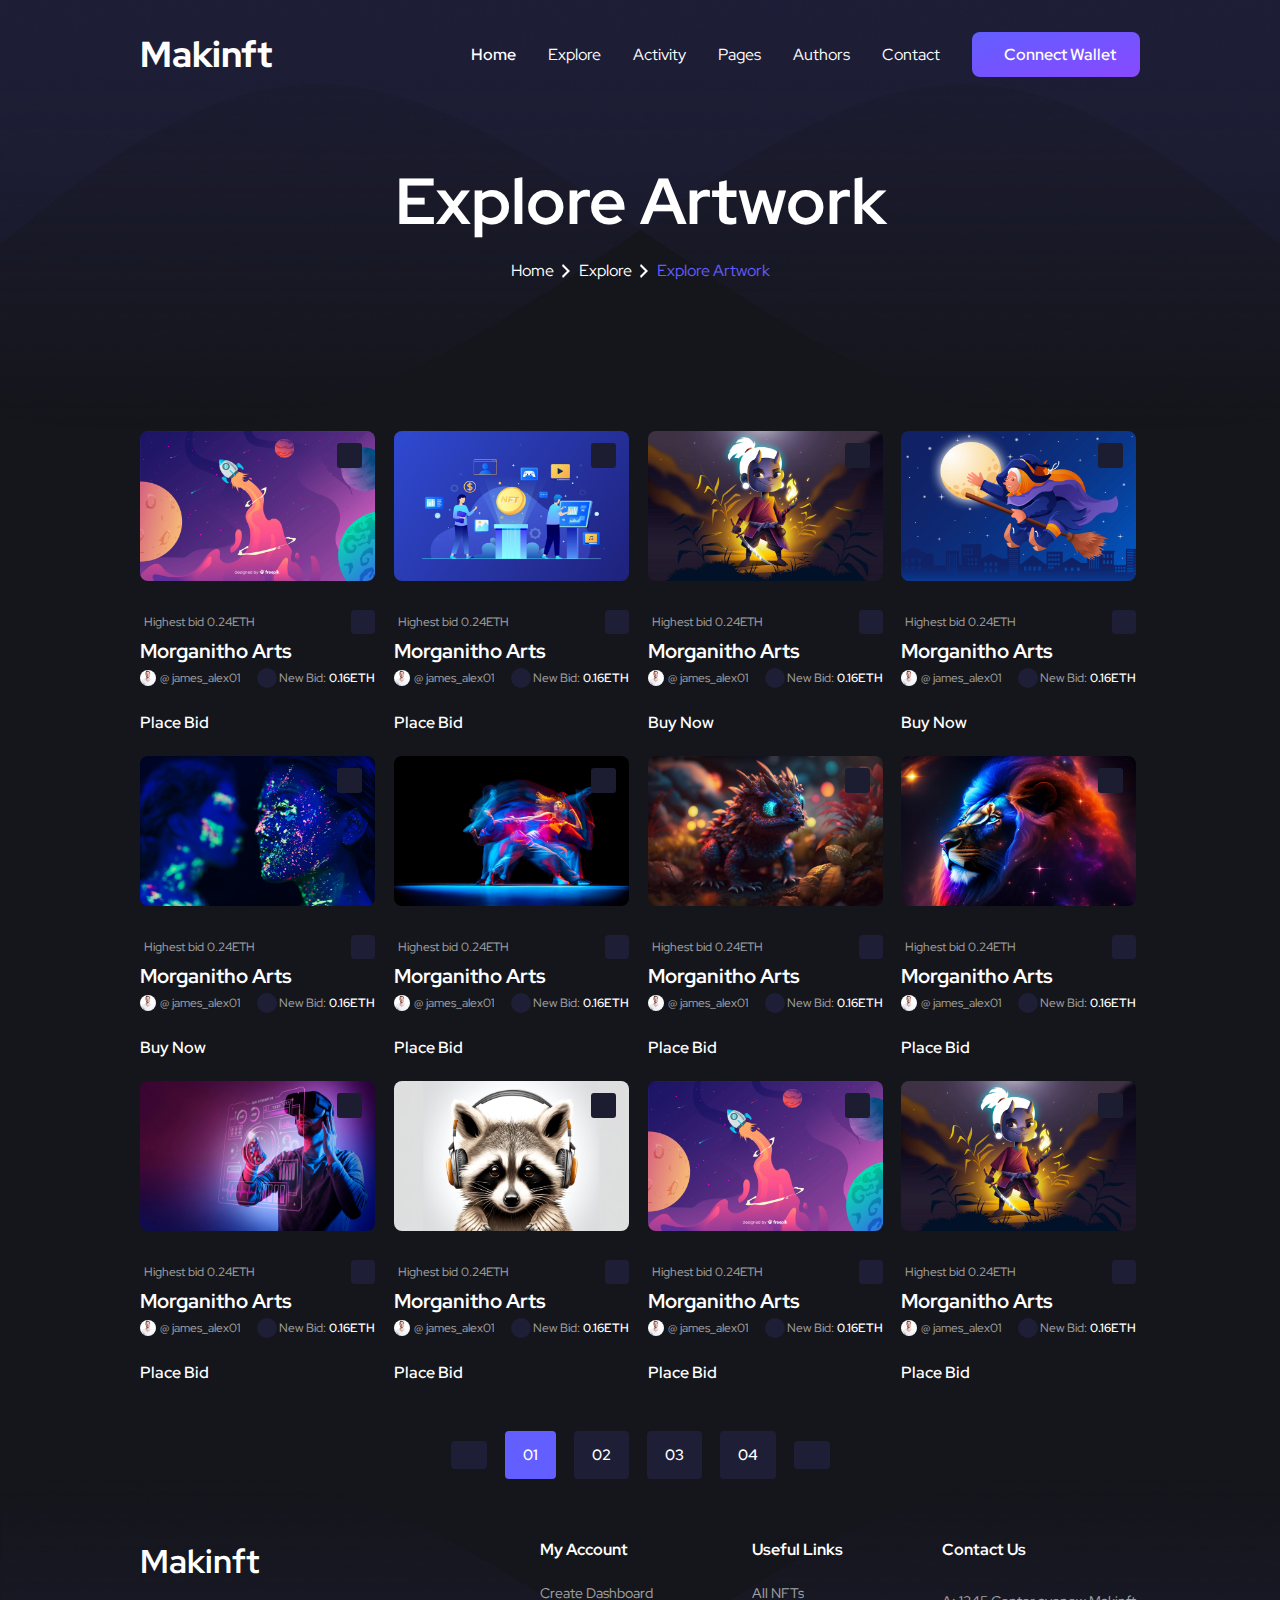
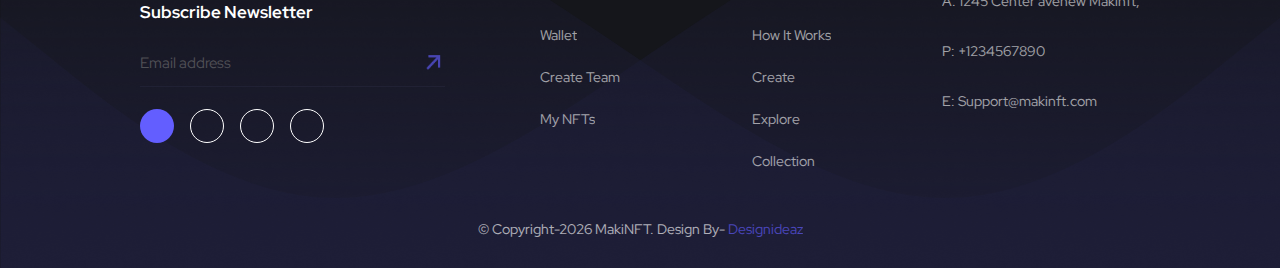
==== commit b8b2de00: "explore v1 and v2 runningJ" ====
--- a/explore.html
+++ b/explore.html
@@ -63,9 +63,9 @@
       <nav class="nav-row">
         <h3 class="nav-title-row">Makinft</h3>
         <ul class="nav-link-row">
-          <li class="active-menu">Home</li>
+          <li class="active-menu"><a style="text-decoration: none; color: #ffffff" href="index.html">Home</a></li>
           <li>
-            <a style="text-decoration: none; color: #ffffff" href="explore.html"
+            <a style="text-decoration: none; color: #ffffff" href="explore-v2.html"
               >Explore</a
             >
           </li>
@@ -89,11 +89,11 @@
             <div class="bx bx-menu" id="menu-icon"></div>
           </div>
           <ul class="mobile-nav-link-row">
-            <li class="mobile-active-menu">Home</li>
+            <li class="mobile-active-menu"><a style="text-decoration: none; color: #ffffff" href="index.html">Home</a></li>
             <li>
               <a
                 style="text-decoration: none; color: #ffffff"
-                href="explore.html"
+                href="explore-v2.html"
                 >Explore</a
               >
             </li>
@@ -599,10 +599,12 @@
             </div>
             <h3 class="bottom-title-row">Place Bid</h3>
           </div>
-          <div class="card-row explore-card-hide explore-card-single-hide">
-            <img
-              class="card-image-row"
-              src="images/home-1/hero/card-images/explore-9.png"
+          <div
+            class="card-row explore-card-hide explore-card-single-hide explore-card-third-hide"
+          >
+            <img
+              class="card-image-row"
+              src="images/home-1/hero/card-images/explore-11.png"
               alt=""
             />
             <div class="reminder-row">
@@ -652,10 +654,12 @@
             </div>
             <h3 class="bottom-title-row">Place Bid</h3>
           </div>
-          <div class="card-row explore-card-hide explore-card-single-hide">
-            <img
-              class="card-image-row"
-              src="images/home-1/hero/card-images/explore-9.png"
+          <div
+            class="card-row explore-card-hide explore-card-single-hide explore-card-third-hide"
+          >
+            <img
+              class="card-image-row"
+              src="images/explore-page/card-images/explore-1.png"
               alt=""
             />
             <div class="reminder-row">
@@ -705,10 +709,12 @@
             </div>
             <h3 class="bottom-title-row">Place Bid</h3>
           </div>
-          <div class="card-row explore-card-hide explore-card-single-hide">
-            <img
-              class="card-image-row"
-              src="images/home-1/hero/card-images/explore-9.png"
+          <div
+            class="card-row explore-card-hide explore-card-single-hide explore-card-third-hide"
+          >
+            <img
+              class="card-image-row"
+              src="images/home-1/hero/card-images/explore-3.png"
               alt=""
             />
             <div class="reminder-row">
@@ -757,10 +763,106 @@
               </div>
             </div>
             <h3 class="bottom-title-row">Place Bid</h3>
+          </div>
+        </div>
+        <div class="pagination-group">
+          <div class="pagination-div">
+            <i class="fa-solid fa-chevron-left"></i>
+          </div>
+          <div class="pagination-div pagination-div-active"> 
+            01
+          </div>
+          <div class="pagination-div"> 
+            02
+          </div>
+          <div class="pagination-div"> 
+            03
+          </div>
+          <div class="pagination-div"> 
+            04
+          </div>
+          <div class="pagination-div">
+            <i class="fa-solid fa-chevron-right"></i>
           </div>
         </div>
       </section>
       <!-- Explore section end here -->
+
+      <!-- footer 1 start from here  -->
+      <footer
+        class="footer-1"
+        style="
+          background-image: url(images/explore-page/footer/footer-bg.png);
+          background-position: center;
+          background-repeat: no-repeat;
+          background-size: cover;
+        "
+      >
+        <div class="footer-1-description">
+          <div class="footer-address">
+            <div class="footer-input-style">
+              <h1 class="footer-title">Makinft</h1>
+              <h4 class="footer-subtitle">Subscribe Newsletter</h4>
+              <div class="footer-1-input-flex">
+                <div class="footer-arrow-flex">
+                  <input
+                  class="footer-input"
+                  type="text"
+                  name="Enter email address"
+                  id=""
+                  placeholder="Email address"
+                />
+                <img class="footer-arrow" src="images/explore-page/footer/footer-arrow.png" alt="">
+                </div>
+                <div class="footer-1-media">
+                  <div class="media-image-container-linkedin">
+                    <img src="/images/nav/in.png" alt="" />
+                  </div>
+                  <div class="media-image-container">
+                    <img src="/images/nav/ins.png" alt="" />
+                  </div>
+                  <div class="media-image-container">
+                    <img src="/images/nav/you.png" alt="" />
+                  </div>
+                  <div class="media-image-container">
+                    <img src="/images/nav/f.png" alt="" />
+                  </div>
+                </div>
+              </div>
+            </div>
+            <div class="footer-links">
+              <p class="footer-title-description">My Account</p>
+              <p class="footer-address-description">Create Dashboard</p>
+              <p class="footer-address-description">Wallet</p>
+              <p class="footer-address-description">Create Team</p>
+              <p class="footer-address-description">My NFTs</p>
+            </div>
+            <div class="footer-links">
+              <p class="footer-title-description">Useful Links</p>
+              <p class="footer-address-description">All NFTs</p>
+              <p class="footer-address-description">How It Works</p>
+              <p class="footer-address-description">Create</p>
+              <p class="footer-address-description">Explore</p>
+              <p class="footer-address-description">Collection</p>
+            </div>
+            <div class="footer-links-extra-gap">
+              <p class="footer-title-description">Contact Us</p>
+              <p class="footer-address-description">
+                A: 1245 Center avenew Makinft,
+              </p>
+              <p class="footer-address-description">P: +1234567890</p>
+              <p class="footer-address-description">E: Support@makinft.com</p>
+            </div>
+          </div>
+          <div class="copyright">
+            <p>
+              &copy; Copyright-<script>document.write(new Date().getFullYear());</script> MakiNFT. Design By-
+              <span class="designideaz">Designideaz</span>
+            </p>
+          </div>
+        </div>
+      </footer>
+      <!-- footer 1 end here  -->
     </main>
     <!-- main section end here -->
 
--- a/css/explore.css
+++ b/css/explore.css
@@ -14,7 +14,6 @@
   max-width: 1320px;
   margin: auto;
   display: flex;
-  align-items: center;
   justify-content: space-between;
 }
 .nav-title-row {
@@ -557,1135 +556,2430 @@
 
 /* explore section style start from here */
 .explore-section {
-    max-width: 1320px;
-    margin: auto;
+  max-width: 1320px;
+  margin: auto;
+}
+.card-group-row {
+  display: grid;
+  grid-template-columns: repeat(4, 1fr);
+  gap: 24px;
+}
+.card-row {
+  max-width: 312px;
+  height: 361px;
+  border-radius: 8px;
+  position: relative;
+}
+.love-div {
+  width: 29px;
+  height: 29px;
+  background: #1e1e37;
+  border-radius: 4px;
+  padding: 4px;
+  text-align: center;
+}
+.love-div i {
+  font-size: 14px;
+  color: #ff4450;
+}
+.card-image-row {
+  width: 100%;
+  height: 200px;
+  border-radius: 8px;
+}
+.three-dot {
+  background: #1d1d32;
+  padding: 4px;
+  border-radius: 4px;
+  width: 29px;
+  height: 29px;
+  display: flex;
+  align-items: center;
+  justify-content: center;
+  position: absolute;
+  top: 16px;
+  left: 262.59px;
+}
+.three-dot i {
+  font-size: 18px;
+  color: #ffffff;
+}
+.card-top-row {
+  margin-top: 24px;
+}
+.card-top-title {
+  font-size: 12px;
+  color: #ffffff;
+  opacity: 60%;
+  font-weight: 400;
+  margin-bottom: 0px;
+}
+.card-top-row {
+  display: flex;
+  align-items: center;
+  justify-content: space-between;
+}
+.card-profile {
+  display: flex;
+  align-items: center;
+  gap: 4px;
+}
+.card-title-row {
+  font-size: 24px;
+  font-weight: 700;
+  color: #ffffff;
+  margin-top: 4px;
+}
+.bottom-title-row {
+  font-size: 16px;
+  font-weight: 600;
+  color: #ffffff;
+}
+.card-profile-row {
+  margin-top: 4px;
+  display: flex;
+  align-items: center;
+  justify-content: space-between;
+}
+.card-profile-1 {
+  display: flex;
+  align-items: center;
+  gap: 4px;
+}
+.card-profile-1 img {
+  width: 16px;
+  border-radius: 50%;
+}
+.profile-name {
+  color: #ffffff;
+  opacity: 60%;
+  font-size: 12px;
+  font-weight: 400;
+  margin-bottom: 0;
+}
+.profile-2 {
+  display: flex;
+  align-items: center;
+  gap: 2px;
+}
+.new-bid {
+  display: flex;
+  align-items: center;
+  gap: 3px;
+}
+.new-bit-text {
+  font-size: 12px;
+  color: #ffffff;
+  font-weight: 600;
+  margin-bottom: 0;
+}
+.profile-2-div {
+  width: 20px;
+  height: 20px;
+  background: #1e1e37;
+  border-radius: 50%;
+  display: flex;
+  align-items: center;
+  justify-content: center;
+}
+.profile-2-div img {
+  width: 10px;
+}
+.bottom-title-row {
+  margin-top: 24px;
+}
+.reminder-row {
+  width: 170px;
+  padding: 4px;
+  position: absolute;
+  top: 156px;
+  left: 20px;
+  border-radius: 8px;
+  display: flex;
+  align-items: center;
+  justify-content: space-between;
+  background: #ffffff;
+  visibility: hidden;
+}
+.card-row:hover .reminder-row {
+  visibility: visible;
+  color: #625eff;
+}
+.card-row:hover .bottom-title-row {
+  color: #625eff;
+}
+.vl {
+  border-left: 1px solid #eaeaea;
+  height: 10px;
+}
+.reminder-number {
+  color: #1c1c1c;
+  font-size: 12px;
+  font-weight: 600;
+}
+.reminder-alpha {
+  color: #1c1c1c;
+  font-size: 12px;
+  font-weight: 400;
+  opacity: 60%;
+  margin-left: -7px;
+}
+.reminder-alpha-s {
+  color: #1c1c1c;
+  font-size: 12px;
+  font-weight: 400;
+  opacity: 60%;
+  margin-left: -4px;
+}
+/* pagination style here */
+.pagination-group{
+  display: flex;
+  align-items: center;
+  justify-content: center;
+  margin: auto;
+  gap: 24px;
+  margin-top: 64px;
+}
+.pagination-div{
+  padding: 12px 19px;
+  background: #1E1E37;
+  text-align: center;
+  color: #ffffff;
+  border-radius: 4px;
+  font-size: 16px;
+  font-weight: 600;
+  cursor: pointer;
+}
+.pagination-div:hover{
+  background: #635EFF;
+}
+.pagination-div-active{
+  background: #635EFF;
+}
+/* explore section responsive here */
+/* for max width 1545px to min 1400px */
+@media only screen and (min-width: 1400px) and (max-width: 1545px) {
+  .explore-section {
+    max-width: 1200px;
   }
   .card-group-row {
-    display: grid;
-    grid-template-columns: repeat(4, 1fr);
-    gap: 24px;
+    gap: 18px;
   }
   .card-row {
-    max-width: 312px;
-    height: 361px;
-    border-radius: 8px;
-    position: relative;
-  }
-  .love-div {
-    width: 29px;
-    height: 29px;
-    background: #1e1e37;
-    border-radius: 4px;
-    padding: 4px;
-    text-align: center;
-  }
-  .love-div i {
-    font-size: 14px;
-    color: #ff4450;
+    width: 285px;
+    height: 330px;
   }
   .card-image-row {
-    max-width: 312px;
-    height: 200px;
-    border-radius: 8px;
-  }
-  
+    width: 100%;
+    height: 170px;
+  }
   .three-dot {
-    background: #1d1d32;
-    padding: 4px;
-    border-radius: 4px;
-    width: 29px;
-    height: 29px;
-    display: flex;
-    align-items: center;
-    justify-content: center;
+    padding: 3px;
+    border-radius: 3px;
+    width: 25px;
+    height: 25px;
     position: absolute;
     top: 16px;
-    left: 262.59px;
+    left: 243px;
   }
   .three-dot i {
-    font-size: 18px;
-    color: #ffffff;
+    font-size: 15px;
+  }
+  .explore-btn-container {
+    margin-top: 60px;
+  }
+  .reminder-row {
+    padding: 4px;
+    top: 126px;
+    left: 20px;
+    border-radius: 6px;
+  }
+}
+/* for max width 1400px to min width 1201px*/
+@media only screen and (min-width: 1201px) and (max-width: 1400px) {
+  .explore-section {
+    max-width: 1000px;
+  }
+  .explore-title {
+    font-size: 40px;
+  }
+  .explore-btn-1 {
+    font-size: 8px 18px;
+    font-size: 14px;
+  }
+  .explore-btn-2 {
+    font-size: 8px 18px;
+    font-size: 14px;
+  }
+  .explore-btn-3 {
+    font-size: 8px 18px;
+    font-size: 14px;
+  }
+  .card-group-row {
+    gap: 15px;
+  }
+  .card-row {
+    width: 235px;
+    height: 310px;
+  }
+  .card-image-row {
+    width: 100%;
+    height: 150px;
+  }
+  .love-div {
+    width: 24px;
+    height: 24px;
+    display: flex;
+    align-items: center;
+    justify-content: center;
+  }
+  .love-div i {
+    font-size: 12px;
+  }
+  .card-title-row {
+    font-size: 20px;
+  }
+  .three-dot {
+    padding: 3px;
+    border-radius: 3px;
+    width: 25px;
+    height: 25px;
+    position: absolute;
+    top: 12px;
+    left: 197px;
+  }
+  .three-dot i {
+    font-size: 15px;
+  }
+  .explore-btn-container {
+    margin-top: 40px;
+  }
+  .explore-btn {
+    font-size: 14px;
+    padding: 8px 18px;
+  }
+  .reminder-row {
+    padding: 4px;
+    top: 110px;
+    left: 15px;
+    border-radius: 6px;
+  }
+  .pagination-group{
+    display: flex;
+    align-items: center;
+    justify-content: center;
+    margin: auto;
+    gap: 18px;
+    margin-top: 40px;
+  }
+  .pagination-div{
+    padding: 14px 18px;
+    background: #1E1E37;
+    text-align: center;
+    color: #ffffff;
+    border-radius: 4px;
+    font-size: 15px;
+    font-weight: 600;
+  }
+  .pagination-div:hover{
+    background: #635EFF;
+  }
+  .pagination-div-active{
+    background: #635EFF;
+  }
+}
+/* for big tab and laptops*/
+@media only screen and (max-width: 1200px) and (min-width: 1025px) {
+  .explore-section {
+    max-width: 900px;
+  }
+  .explore-title {
+    font-size: 35px;
+  }
+  .explore-btn-1 {
+    padding: 6px 14px;
+    font-size: 12px;
+  }
+  .explore-btn-2 {
+    padding: 6px 14px;
+    font-size: 12px;
+  }
+  .explore-btn-3 {
+    padding: 6px 14px;
+    font-size: 12px;
+  }
+  .card-group-row {
+    gap: 12px;
   }
   .card-top-row {
-    margin-top: 24px;
-  }
-  
-  .card-top-title {
-    font-size: 12px;
-    color: #ffffff;
-    opacity: 60%;
-    font-weight: 400;
-    margin-bottom: 0px;
-  }
-  
-  .card-top-row {
-    display: flex;
-    align-items: center;
-    justify-content: space-between;
-  }
-  
-  .card-profile {
-    display: flex;
-    align-items: center;
-    gap: 4px;
-  }
-  
-  .card-title-row {
-    font-size: 24px;
-    font-weight: 700;
-    color: #ffffff;
-    margin-top: 4px;
-  }
-  .bottom-title-row {
-    font-size: 16px;
-    font-weight: 600;
-    color: #ffffff;
-  }
-  
-  .card-profile-row {
-    margin-top: 4px;
-    display: flex;
-    align-items: center;
-    justify-content: space-between;
-  }
-  
-  .card-profile-1 {
-    display: flex;
-    align-items: center;
-    gap: 4px;
-  }
-  .card-profile-1 img {
-    width: 16px;
-    border-radius: 50%;
-  }
-  .profile-name {
-    color: #ffffff;
-    opacity: 60%;
-    font-size: 12px;
-    font-weight: 400;
-    margin-bottom: 0;
-  }
-  .profile-2 {
-    display: flex;
-    align-items: center;
-  }
-  .new-bid {
-    display: flex;
-    align-items: center;
-    gap: 3px;
-  }
-  .new-bit-text {
-    font-size: 12px;
-    color: #ffffff;
-    font-weight: 600;
-    margin-bottom: 0;
-  }
-  .profile-2-div {
+    margin-top: 18px;
+  }
+  .card-row {
+    width: 216px;
+    height: 260px;
+  }
+  .card-image-row {
+    width: 216px;
+    height: 130px;
+  }
+  .love-div {
     width: 20px;
     height: 20px;
-    background: #1e1e37;
-    border-radius: 50%;
-    display: flex;
-    align-items: center;
-    justify-content: center;
+    display: flex;
+    align-items: center;
+    justify-content: center;
+  }
+  .love-div i {
+    font-size: 10px;
+  }
+  .card-title-row {
+    margin-top: 2px;
+    font-size: 18px;
+  }
+  .three-dot {
+    padding: 2px;
+    border-radius: 3px;
+    width: 20px;
+    height: 20px;
+    position: absolute;
+    top: 10px;
+    left: 185px;
+  }
+  .three-dot i {
+    font-size: 12px;
+  }
+  .explore-btn-container {
+    margin-top: 35px;
+  }
+  .explore-btn {
+    font-size: 14px;
+    padding: 8px 18px;
+  }
+  .reminder-row {
+    padding: 3px;
+    top: 90px;
+    left: 15px;
+    border-radius: 6px;
+    width: 150px;
+  }
+  .reminder-row img {
+    width: 14px;
+  }
+  .reminder-number {
+    font-size: 9px;
+  }
+  .reminder-alpha {
+    font-size: 9px;
+    margin-left: -8px;
+  }
+  .reminder-alpha-s {
+    margin-left: -7px;
+    font-size: 9px;
+  }
+  .card-profile-row {
+    margin-top: 2px;
+  }
+  .card-profile img {
+    width: 7px;
+  }
+  .card-profile-1 {
+    gap: 3px;
+  }
+  .card-profile-1 img {
+    width: 13px;
+  }
+  .profile-name {
+    font-size: 9px;
+  }
+  .profile-2-div {
+    width: 15px;
+    height: 15px;
   }
   .profile-2-div img {
+    width: 7px;
+  }
+  .profile-2 {
+    gap: 2px;
+  }
+  .new-bit-text {
+    font-size: 9px;
+  }
+  .bottom-title-row {
+    margin-top: 18px;
+    font-size: 13px;
+  }
+  .pagination-group{
+    display: flex;
+    align-items: center;
+    justify-content: center;
+    margin: auto;
+    gap: 20px;
+    margin-top: 40px;
+  }
+  .pagination-div{
+    padding: 12px 15px;
+    background: #1E1E37;
+    text-align: center;
+    color: #ffffff;
+    border-radius: 4px;
+    font-size: 13px;
+    font-weight: 600;
+  }
+  .pagination-div:hover{
+    background: #635EFF;
+  }
+  .pagination-div-active{
+    background: #635EFF;
+  }
+}
+/* for laptops and small screen */
+@media only screen and (max-width: 1024px) and (min-width: 769px) {
+  .explore-section {
+    max-width: 695px;
+  }
+  .explore-title {
+    font-size: 30px;
+  }
+  .explore-btn-group {
+    gap: 12px;
+  }
+  .explore-btn-1 {
+    padding: 5px 10px;
+    font-size: 9px;
+    border-radius: 5px;
+  }
+  .explore-btn-2 {
+    padding: 5px 10px;
+    font-size: 9px;
+    border-radius: 5px;
+  }
+  .explore-btn-3 {
+    padding: 5px 10px;
+    font-size: 9px;
+    border-radius: 5px;
+  }
+  .card-group-row {
+    gap: 12px;
+  }
+  .card-top-row {
+    margin-top: 14px;
+  }
+  .card-row {
+    width: 160px;
+    height: 210px;
+  }
+  .card-image-row {
+    width: 160px;
+    height: 100px;
+  }
+  .card-top-title {
+    font-size: 9px;
+  }
+  .love-div {
+    width: 17px;
+    height: 17px;
+    display: flex;
+    align-items: center;
+    justify-content: center;
+  }
+  .love-div i {
+    font-size: 8px;
+  }
+  .card-title-row {
+    margin-top: 0;
+    font-size: 15px;
+  }
+  .three-dot {
+    padding: 2px;
+    border-radius: 3px;
+    width: 18px;
+    height: 18px;
+    position: absolute;
+    top: 8px;
+    left: 135px;
+  }
+  .three-dot i {
+    font-size: 10px;
+  }
+  .explore-btn-container {
+    margin-top: 16px;
+  }
+  .explore-btn {
+    font-size: 12px;
+    padding: 6px 14px;
+    gap: 4px;
+  }
+  .explore-btn img {
+    width: 7px;
+  }
+  .reminder-row {
+    padding: 1px 4px;
+    top: 75px;
+    left: 8px;
+    border-radius: 6px;
+    width: 120px;
+  }
+  .reminder-row img {
     width: 10px;
   }
+  .reminder-number {
+    font-size: 7px;
+  }
+  .reminder-alpha {
+    font-size: 7px;
+    margin-left: -6px;
+  }
+  .reminder-alpha-s {
+    margin-left: -5px;
+    font-size: 9px;
+  }
+  .card-title-row {
+    margin-bottom: 8px;
+  }
+  .card-profile-row {
+    margin-top: 2px;
+  }
+  .card-profile img {
+    width: 7px;
+  }
+  .card-profile-1 {
+    gap: 2px;
+  }
+  .card-profile-1 img {
+    width: 10px;
+  }
+  .profile-name {
+    font-size: 7px;
+  }
+  .profile-2-div {
+    width: 12px;
+    height: 12px;
+  }
+  .profile-2-div img {
+    width: 5px;
+  }
+  .profile-2 {
+    gap: 2px;
+  }
+  .new-bit-text {
+    font-size: 7px;
+  }
   .bottom-title-row {
-    margin-top: 24px;
-  }
-  
-  .reminder-row {
-    width: 170px;
-    padding: 4px;
-    position: absolute;
-    top: 156px;
-    left: 20px;
-    border-radius: 8px;
-    display: flex;
-    align-items: center;
-    justify-content: space-between;
-    background: #ffffff;
-    visibility: hidden;
-  }
-  
-  .card-row:hover .reminder-row {
-    visibility: visible;
-    color: #625eff;
-  }
-  
-  .card-row:hover .bottom-title-row {
-    color: #625eff;
-  }
-  
-  .vl {
-    border-left: 1px solid #eaeaea;
-    height: 10px;
-  }
-  
-  .reminder-number {
-    color: #1c1c1c;
+    margin-top: 14px;
+    font-size: 11px;
+  }
+  .pagination-group{
+    display: flex;
+    align-items: center;
+    justify-content: center;
+    margin: auto;
+    gap: 16px;
+    margin-top: 30px;
+  }
+  .pagination-div{
+    padding: 10px 13px;
+    background: #1E1E37;
+    text-align: center;
+    color: #ffffff;
+    border-radius: 4px;
     font-size: 12px;
     font-weight: 600;
   }
-  
+  .pagination-div:hover{
+    background: #635EFF;
+  }
+  .pagination-div-active{
+    background: #635EFF;
+  }
+}
+/* for tab and laptops responsive */
+@media only screen and (max-width: 768px) and (min-width: 541px) {
+  .explore-section {
+    max-width: 520px;
+  }
+  .explore-title {
+    font-size: 20px;
+  }
+  .explore-btn-group {
+    gap: 8px;
+  }
+  .explore-btn-1 {
+    padding: 5px 10px;
+    font-size: 9px;
+    border-radius: 5px;
+  }
+  .explore-btn-2 {
+    padding: 5px 10px;
+    font-size: 9px;
+    border-radius: 5px;
+  }
+  .explore-btn-3 {
+    padding: 5px 10px;
+    font-size: 9px;
+    border-radius: 5px;
+  }
+  .card-group-row {
+    grid-template-columns: repeat(3, 1fr);
+    gap: 10px;
+  }
+  .card-top-row {
+    margin-top: 14px;
+  }
+  .card-row {
+    width: 166px;
+    height: 200px;
+  }
+  .card-image-row {
+    width: 166px;
+    height: 100px;
+  }
+  .card-top-title {
+    font-size: 7px;
+  }
+  .love-div {
+    width: 15px;
+    height: 15px;
+    display: flex;
+    align-items: center;
+    justify-content: center;
+  }
+  .love-div i {
+    font-size: 7px;
+  }
+  .card-title-row {
+    margin-top: 0;
+    font-size: 12px;
+  }
+  .three-dot {
+    padding: 2px;
+    border-radius: 3px;
+    width: 15px;
+    height: 15px;
+    position: absolute;
+    top: 9px;
+    left: 143px;
+  }
+  .three-dot i {
+    font-size: 8px;
+  }
+  .explore-btn-container {
+    margin-top: 16px;
+  }
+  .explore-btn {
+    font-size: 12px;
+    padding: 6px 14px;
+    gap: 4px;
+  }
+  .explore-btn img {
+    width: 7px;
+  }
+  .reminder-row {
+    padding: 1px 4px;
+    top: 75px;
+    left: 8px;
+    border-radius: 6px;
+    width: 120px;
+  }
+  .reminder-row img {
+    width: 10px;
+  }
+  .reminder-number {
+    font-size: 7px;
+  }
   .reminder-alpha {
-    color: #1c1c1c;
+    font-size: 7px;
+    margin-left: -6px;
+  }
+  .reminder-alpha-s {
+    margin-left: -5px;
+    font-size: 9px;
+  }
+  .card-title-row {
+    margin-bottom: 8px;
+  }
+  .card-profile-row {
+    margin-top: 2px;
+  }
+  .card-profile img {
+    width: 5px;
+  }
+  .card-profile-1 {
+    gap: 2px;
+  }
+  .card-profile-1 img {
+    width: 10px;
+  }
+  .profile-name {
+    font-size: 7px;
+  }
+  .profile-2-div {
+    width: 12px;
+    height: 12px;
+  }
+  .profile-2-div img {
+    width: 5px;
+  }
+  .profile-2 {
+    gap: 2px;
+  }
+  .new-bit-text {
+    font-size: 7px;
+  }
+  .bottom-title-row {
+    margin-top: 14px;
+    font-size: 11px;
+  }
+  .explore-card-single-hide {
+    display: block;
+  }
+  .explore-card-third-hide {
+    display: none;
+  }
+  .pagination-group{
+    display: flex;
+    align-items: center;
+    justify-content: center;
+    margin: auto;
+    gap: 12px;
+    margin-top: 20px;
+  }
+  .pagination-div{
+    padding: 8px 10px;
+    background: #1E1E37;
+    text-align: center;
+    color: #ffffff;
+    border-radius: 4px;
+    font-size: 10px;
+    font-weight: 600;
+  }
+  .pagination-div:hover{
+    background: #635EFF;
+  }
+  .pagination-div-active{
+    background: #635EFF;
+  }
+}
+/* microsoft surface duo series device */
+@media only screen and (max-width: 540px) and (min-width: 481px) {
+  .explore-section {
+    max-width: 460px;
+  }
+  .explore-title {
+    font-size: 18px;
+  }
+  .explore-btn-group {
+    gap: 8px;
+  }
+  .explore-btn-1 {
+    padding: 5px 10px;
+    font-size: 9px;
+    border-radius: 5px;
+  }
+  .explore-btn-2 {
+    padding: 5px 10px;
+    font-size: 9px;
+    border-radius: 5px;
+  }
+  .explore-btn-3 {
+    padding: 5px 10px;
+    font-size: 9px;
+    border-radius: 5px;
+  }
+  .card-group-row {
+    grid-template-columns: repeat(2, 1fr);
+    gap: 14px;
+  }
+  .card-top-row {
+    margin-top: 16px;
+  }
+  .card-row {
+    width: 210px;
+    height: 280px;
+  }
+  .card-image-row {
+    width: 225px;
+    height: 140px;
+  }
+  .card-top-title {
+    font-size: 10px;
+  }
+  .love-div {
+    width: 22px;
+    height: 22px;
+    display: flex;
+    align-items: center;
+    justify-content: center;
+  }
+  .love-div i {
+    font-size: 11px;
+  }
+  .three-dot {
+    padding: 4px;
+    border-radius: 3px;
+    width: 22px;
+    height: 22px;
+    position: absolute;
+    top: 15px;
+    left: 190px;
+  }
+  .three-dot i {
     font-size: 12px;
+  }
+  .explore-btn-container {
+    margin-top: 25px;
+  }
+  .explore-btn {
+    font-size: 12px;
+    padding: 6px 14px;
+    gap: 4px;
+  }
+  .explore-btn img {
+    width: 7px;
+  }
+  .reminder-row {
+    padding: 4px 5px;
+    top: 105px;
+    left: 14px;
+    border-radius: 6px;
+    width: 140px;
+  }
+  .reminder-row img {
+    width: 12px;
+  }
+  .reminder-number {
+    font-size: 10px;
+  }
+  .reminder-alpha {
+    font-size: 10px;
+    margin-left: -6px;
+  }
+  .reminder-alpha-s {
+    margin-left: -4px;
+    font-size: 10px;
+  }
+  .card-title-row {
+    margin-top: 0;
+    font-size: 20px;
+  }
+  .card-profile-row {
+    margin-top: 10px;
+  }
+  .card-profile-1 {
+    gap: 2px;
+  }
+  .card-profile-1 img {
+    width: 14px;
+  }
+  .profile-name {
+    font-size: 10px;
+  }
+  .profile-2-div {
+    width: 16px;
+    height: 16px;
+  }
+  .profile-2-div img {
+    width: 7px;
+  }
+  .profile-2 {
+    gap: 2px;
+  }
+  .new-bit-text {
+    font-size: 10px;
+  }
+  .bottom-title-row {
+    margin-top: 18px;
+    font-size: 13px;
+  }
+  .explore-card-hide {
+    display: none;
+  }
+  .pagination-group{
+    display: flex;
+    align-items: center;
+    justify-content: center;
+    margin: auto;
+    gap: 10px;
+    margin-top: 17px;
+  }
+  .pagination-div{
+    padding: 8px 11px;
+    background: #1E1E37;
+    text-align: center;
+    color: #ffffff;
+    border-radius: 4px;
+    font-size: 9px;
+    font-weight: 600;
+  }
+  .pagination-div:hover{
+    background: #635EFF;
+  }
+  .pagination-div-active{
+    background: #635EFF;
+  }
+}
+/* for sm device */
+@media only screen and (max-width: 480px) and (min-width: 359px) {
+  .explore-section {
+    max-width: 350px;
+    padding-left: 10px;
+    padding-right: 10px;
+  }
+  .explore-title {
+    font-size: 20px;
+  }
+  .explore-btn-group {
+    gap: 5px;
+  }
+  .explore-btn-1 {
+    padding: 4px 8px;
+    font-size: 6px;
+    border-radius: 4px;
+  }
+  .explore-btn-2 {
+    padding: 4px 8px;
+    font-size: 6px;
+    border-radius: 4px;
+  }
+  .explore-btn-3 {
+    padding: 4px 8px;
+    font-size: 6px;
+    border-radius: 4px;
+  }
+  .card-group-row {
+    grid-template-columns: repeat(2, 1fr);
+    gap: 8px;
+  }
+  .card-top-row {
+    margin-top: 14px;
+  }
+  .card-profile img {
+    width: 7px;
+  }
+  .card-profile p {
+    font-size: 9px;
+  }
+  .card-row {
+    max-width: 200px;
+    height: 240px;
+  }
+  .card-image-row {
+    width: 100%;
+    height: 115px;
+  }
+  .card-top-title {
+    margin-top: 5px;
+    font-size: 10px;
+  }
+  .love-div {
+    width: 20px;
+    height: 20px;
+    display: flex;
+    align-items: center;
+    justify-content: center;
+  }
+  .love-div i {
+    font-size: 11px;
+  }
+  .three-dot {
+    padding: 4px;
+    border-radius: 3px;
+    width: 20px;
+    height: 20px;
+    position: absolute;
+    top: 9px;
+    left: 132px;
+  }
+  .three-dot i {
+    font-size: 12px;
+  }
+  .explore-btn-container {
+    width: 120px;
+    height: 0;
+    margin-top: 20px;
+  }
+  .explore-btn {
+    font-size: 12px;
+    padding: 6px 14px;
+    gap: 4px;
+  }
+  .explore-btn img {
+    width: 7px;
+  }
+  .reminder-row {
+    padding: 2px 5px;
+    top: 80px;
+    left: 10px;
+    border-radius: 6px;
+    width: 130px;
+  }
+  .reminder-row img {
+    width: 12px;
+  }
+  .reminder-number {
+    font-size: 10px;
+  }
+  .reminder-alpha {
+    font-size: 10px;
+    margin-left: -6px;
+  }
+  .reminder-alpha-s {
+    margin-left: -4px;
+    font-size: 10px;
+  }
+  .card-title-row {
+    margin-top: 4px;
+    font-size: 12px;
+  }
+  .card-profile-row {
+    margin-top: 0px;
+  }
+  .card-profile-1 {
+    gap: 2px;
+  }
+  .card-profile-1 img {
+    width: 12px;
+  }
+  .profile-name {
+    font-size: 8px;
+  }
+  .profile-2-div {
+    width: 16px;
+    height: 16px;
+  }
+  .profile-2-div img {
+    width: 7px;
+  }
+  .profile-2 {
+    gap: 2px;
+  }
+  .new-bit-text {
+    font-size: 8px;
+  }
+  .bottom-title-row {
+    margin-top: 20px;
+    font-size: 13px;
+  }
+  .explore-card-hide {
+    display: none;
+  }
+  .pagination-group{
+    display: flex;
+    align-items: center;
+    justify-content: center;
+    margin: auto;
+    gap: 8px;
+    margin-top: 14px;
+  }
+  .pagination-div{
+    padding: 8px 10px;
+    background: #1E1E37;
+    text-align: center;
+    color: #ffffff;
+    border-radius: 4px;
+    font-size: 9px;
+    font-weight: 600;
+  }
+  .pagination-div:hover{
+    background: #635EFF;
+  }
+  .pagination-div-active{
+    background: #635EFF;
+  }
+}
+/* for xs device */
+@media only screen and (max-width: 358px) {
+  .explore-section {
+    max-width: 270px;
+    padding-left: 5px;
+    padding-right: 5px;
+  }
+  .explore-title {
+    font-size: 20px;
+  }
+  .explore-btn-group {
+    gap: 5px;
+  }
+  .explore-btn-1 {
+    padding: 4px 8px;
+    font-size: 6px;
+    border-radius: 4px;
+  }
+  .explore-btn-2 {
+    padding: 4px 8px;
+    font-size: 6px;
+    border-radius: 4px;
+  }
+  .explore-btn-3 {
+    padding: 4px 8px;
+    font-size: 6px;
+    border-radius: 4px;
+  }
+  .card-group-row {
+    grid-template-columns: repeat(2, 1fr);
+    gap: 8px;
+  }
+  .card-top-row {
+    margin-top: 14px;
+  }
+  .card-profile img {
+    width: 7px;
+  }
+  .card-profile p {
+    font-size: 9px;
+  }
+  .card-row {
+    max-width: 100%;
+    height: 200px;
+  }
+  .card-image-row {
+    width: 100%;
+    height: 80px;
+  }
+  .card-top-title {
+    margin-top: 3px;
+    font-size: 15px;
+  }
+  .love-div {
+    width: 20px;
+    height: 20px;
+    display: flex;
+    align-items: center;
+    justify-content: center;
+  }
+  .love-div i {
+    font-size: 10px;
+  }
+  .three-dot {
+    padding: 4px;
+    border-radius: 3px;
+    width: 20px;
+    height: 20px;
+    position: absolute;
+    top: 8px;
+    left: 77%;
+  }
+  .three-dot i {
+    font-size: 12px;
+  }
+  .explore-btn-container {
+    width: 120px;
+    height: 0;
+    margin-top: 20px;
+  }
+  .explore-btn {
+    font-size: 12px;
+    padding: 6px 14px;
+    gap: 4px;
+  }
+  .explore-btn img {
+    width: 7px;
+  }
+  .reminder-row {
+    padding: 1px 5px;
+    top: 55px;
+    left: 5px;
+    border-radius: 6px;
+    width: 100px;
+  }
+  .reminder-row img {
+    width: 12px;
+  }
+  .reminder-number {
+    font-size: 10px;
+  }
+  .reminder-alpha {
+    font-size: 10px;
+    margin-left: -6px;
+  }
+  .reminder-alpha-s {
+    margin-left: -4px;
+    font-size: 10px;
+  }
+  .card-title-row {
+    margin-top: 4px;
+    font-size: 11px;
+  }
+  .card-profile-row {
+    margin-top: 0px;
+    gap: 2;
+  }
+  .card-profile-1 {
+    gap: 2px;
+  }
+  .card-profile-1 img {
+    width: 10px;
+  }
+  .profile-name {
+    font-size: 7px;
+  }
+  .profile-2-div {
+    width: 12px;
+    height: 12px;
+  }
+  .profile-2-div img {
+    width: 6px;
+  }
+  .profile-2 {
+    gap: 0px;
+  }
+  .new-bit-text {
+    font-size: 7px;
+  }
+  .bottom-title-row {
+    margin-top: 18px;
+    font-size: 10px;
+  }
+  .explore-card-hide {
+    display: none;
+  }
+  .pagination-group{
+    display: flex;
+    align-items: center;
+    justify-content: center;
+    margin: auto;
+    gap: 4px;
+    margin-top: 5px;
+  }
+  .pagination-div{
+    padding: 5px 8px;
+    background: #1E1E37;
+    text-align: center;
+    color: #ffffff;
+    border-radius: 4px;
+    font-size: 7px;
+    font-weight: 600;
+  }
+  .pagination-div:hover{
+    background: #635EFF;
+  }
+  .pagination-div-active{
+    background: #635EFF;
+  }
+}
+
+/* footer style start from here */
+.footer-1-description {
+  max-width: 1320px;
+  margin: auto;
+  padding-top: 120px;
+  padding-bottom: 70px;
+}
+.footer-1-media {
+  display: flex;
+  align-items: center;
+  gap: 16px;
+  margin-top: 24px;
+}
+.media-image-container {
+  width: 34px;
+  height: 34px;
+  border-radius: 50%;
+  display: flex;
+  align-items: center;
+  justify-content: center;
+  border: 1px solid #ffffff;
+}
+.media-image-container-linkedin {
+  width: 34px;
+  height: 34px;
+  border-radius: 50%;
+  display: flex;
+  align-items: center;
+  justify-content: center;
+  background: #635eff;
+  cursor: pointer;
+}
+.media-image-container:hover {
+  background: #635eff;
+  border: none;
+  cursor: pointer;
+}
+.footer-vertical {
+  margin-top: 64px;
+  border: 1px solid #26263c;
+}
+.footer-address {
+  display: flex;
+  /* align-items: center; */
+  justify-content: space-between;
+}
+.footer-1 p:hover {
+  text-decoration: underline;
+  cursor: pointer;
+}
+.footer-input:focus {
+  outline: none;
+}
+.footer-links {
+  display: flex;
+  flex-direction: column;
+  gap: 24px;
+}
+.footer-links-extra-gap {
+  display: flex;
+  flex-direction: column;
+  gap: 32px;
+}
+.footer-title-description {
+  font-size: 18px;
+  font-weight: 700;
+  color: #ffffff;
+  margin-bottom: 0;
+}
+.footer-address-description {
+  color: #ffffff;
+  opacity: 60%;
+  margin-bottom: 0px;
+  font-size: 16px;
+}
+.copyright {
+  margin-top: 64px;
+  text-align: center;
+}
+.copyright p {
+  font-size: 12px;
+  font-weight: 400;
+  color: #ffffff;
+}
+.designideaz {
+  color: #635eff;
+}
+.footer-arrow {
+  margin-left: -19px;
+  margin-bottom: -15px;
+}
+.footer-arrow-flex {
+  display: flex;
+  align-items: center;
+}
+.footer-title {
+  font-size: 36px;
+  font-weight: 700;
+  color: #ffffff;
+}
+.footer-subtitle {
+  margin-top: 24px;
+  font-size: 20px;
+  font-weight: 700;
+  color: #ffffff;
+}
+.footer-input {
+  margin-top: 36px;
+  width: 338px;
+  border: none;
+  background: transparent;
+  color: #ffffff;
+  opacity: 60%;
+  font-size: 16px;
+  font-weight: 400;
+  border-bottom: 1px solid #26263c;
+  padding: 0 0 15px 0;
+}
+/* for max width 1545px to min 1400px */
+@media only screen and (min-width: 1400px) and (max-width: 1545px) {
+  .footer-1-description {
+    max-width: 1200px;
+    margin: auto;
+    padding-top: 70px;
+    padding-bottom: 40px;
+  }
+  .footer-1-media {
+    display: flex;
+    align-items: center;
+    gap: 16px;
+  }
+  .media-image-container {
+    width: 34px;
+    height: 34px;
+    border-radius: 50%;
+    display: flex;
+    align-items: center;
+    justify-content: center;
+    border: 1px solid #ffffff;
+  }
+  .media-image-container-linkedin {
+    width: 34px;
+    height: 34px;
+    border-radius: 50%;
+    display: flex;
+    align-items: center;
+    justify-content: center;
+    background: #635eff;
+    cursor: pointer;
+  }
+  .media-image-container:hover {
+    background: #635eff;
+    border: none;
+    cursor: pointer;
+  }
+  .footer-address {
+    display: flex;
+    /* align-items: center; */
+    justify-content: space-between;
+  }
+  .footer-1 p:hover {
+    text-decoration: underline;
+    cursor: pointer;
+  }
+  .footer-input:focus {
+    outline: none;
+  }
+  .footer-1-input-flex {
+    position: relative;
+  }
+  .footer-title-description {
+    font-size: 16px;
+    font-weight: 700;
+    color: #ffffff;
+  }
+  .footer-address-description {
+    color: #ffffff;
+    opacity: 60%;
+    margin-bottom: 0px;
+  }
+  .footer-description-flex {
+    margin-top: 40px;
+    display: flex;
+    flex-direction: column;
+    gap: 16px;
+  }
+  .copyright {
+    margin-top: 65px;
+    text-align: center;
+  }
+  .copyright p {
+    font-size: 14px;
     font-weight: 400;
+    color: #ffffff;
+    opacity: 65%;
+    margin-bottom: 0;
+  }
+  .designideaz {
+    color: #635eff;
+  }
+  .footer-arrow {
+    margin-left: -19px;
+    width: 17px;
+    margin-bottom: -15px;
+  }
+  .footer-arrow-flex {
+    display: flex;
+    align-items: center;
+  }
+  .footer-title {
+    font-size: 36px;
+    font-weight: 700;
+    color: #ffffff;
+  }
+  .footer-subtitle {
+    margin-top: 24px;
+    font-size: 20px;
+    font-weight: 700;
+    color: #ffffff;
+  }
+  .footer-input {
+    margin-top: 30px;
+    width: 320px;
+    border: none;
+    background: transparent;
+    color: #ffffff;
     opacity: 60%;
-    margin-left: -7px;
-  }
-  
-  .reminder-alpha-s {
-    color: #1c1c1c;
+    font-size: 15px;
+    font-weight: 400;
+    border-bottom: 1px solid #26263c;
+    padding: 0 0 15px 0;
+  }
+}
+/* for max width 1400px to min width 1201px*/
+@media only screen and (min-width: 1201px) and (max-width: 1400px) {
+  .footer-1-description {
+    max-width: 1000px;
+    margin: auto;
+    padding-top: 60px;
+    padding-bottom: 30px;
+  }
+  .footer-1-media {
+    display: flex;
+    align-items: center;
+    gap: 16px;
+    margin-top: 22px;
+  }
+  .media-image-container {
+    width: 34px;
+    height: 34px;
+    border-radius: 50%;
+    display: flex;
+    align-items: center;
+    justify-content: center;
+    border: 1px solid #ffffff;
+  }
+  .media-image-container-linkedin {
+    width: 34px;
+    height: 34px;
+    border-radius: 50%;
+    display: flex;
+    align-items: center;
+    justify-content: center;
+    background: #635eff;
+    cursor: pointer;
+  }
+  .media-image-container:hover {
+    background: #635eff;
+    border: none;
+    cursor: pointer;
+  }
+  .footer-address {
+    display: flex;
+    /* align-items: center; */
+    justify-content: space-between;
+  }
+  .footer-1 p:hover {
+    text-decoration: underline;
+    cursor: pointer;
+  }
+  .footer-input:focus {
+    outline: none;
+  }
+  .footer-1-input-flex {
+    position: relative;
+  }
+  .footer-title-description {
+    font-size: 16px;
+    font-weight: 700;
+    color: #ffffff;
+  }
+  .footer-address-description {
+    color: #ffffff;
+    opacity: 60%;
+    margin-bottom: 0px;
+    font-size: 14px;
+  }
+  .footer-description-flex {
+    margin-top: 40px;
+    display: flex;
+    flex-direction: column;
+    gap: 16px;
+  }
+  .copyright {
+    margin-top: 50px;
+    text-align: center;
+  }
+  .copyright p {
+    font-size: 14px;
+    font-weight: 400;
+    color: #ffffff;
+    opacity: 65%;
+    margin-bottom: 0;
+  }
+  .copyright-policy {
+    display: flex;
+    align-items: center;
+    gap: 27px;
+  }
+  .designideaz {
+    color: #635eff;
+  }
+  .designideaz p{
     font-size: 12px;
+  }
+  .footer-arrow {
+    margin-left: -19px;
+    width: 15px;
+  }
+  .footer-arrow-flex {
+    display: flex;
+    align-items: center;
+  }
+  .footer-title {
+    font-size: 33px;
+    font-weight: 700;
+    color: #ffffff;
+  }
+  .footer-subtitle {
+    margin-top: 18px;
+    font-size: 17px;
+    font-weight: 700;
+    color: #ffffff;
+  }
+  .footer-input {
+    margin-top: 30px;
+    width: 305px;
+    border: none;
+    background: transparent;
+    color: #ffffff;
+    opacity: 60%;
+    font-size: 15px;
     font-weight: 400;
+    border-bottom: 1px solid #26263c;
+    padding: 0 0 13px 0;
+  }
+}
+/* for big tab and laptops*/
+@media only screen and (max-width: 1200px) and (min-width: 1025px) {
+  .footer-1-description {
+    max-width: 900px;
+    margin: auto;
+    padding-top: 50px;
+    padding-bottom: 20px;
+  }
+  .footer-1-media {
+    display: flex;
+    align-items: center;
+    gap: 16px;
+    margin-top: 18px;
+  }
+  .media-image-container {
+    width: 34px;
+    height: 34px;
+    border-radius: 50%;
+    display: flex;
+    align-items: center;
+    justify-content: center;
+    border: 1px solid #ffffff;
+  }
+  .media-image-container-linkedin {
+    width: 34px;
+    height: 34px;
+    border-radius: 50%;
+    display: flex;
+    align-items: center;
+    justify-content: center;
+    background: #635eff;
+    cursor: pointer;
+  }
+  .media-image-container:hover {
+    background: #635eff;
+    border: none;
+    cursor: pointer;
+  }
+  .footer-address {
+    display: flex;
+    /* align-items: center; */
+    justify-content: space-between;
+  }
+  .footer-1 p:hover {
+    text-decoration: underline;
+    cursor: pointer;
+  }
+  .footer-input:focus {
+    outline: none;
+  }
+  .footer-1-input-flex {
+    position: relative;
+  }
+  .footer-title-description {
+    font-size: 14px;
+    font-weight: 700;
+    color: #ffffff;
+  }
+  .footer-address-description {
+    color: #ffffff;
     opacity: 60%;
-    margin-left: -4px;
-  }
-  
-  .explore-btn-container {
-    width: 162px;
-    height: 51px;
+    margin-bottom: 0px;
+    font-size: 13px;
+  }
+  .footer-description-flex {
+    margin-top: 40px;
+    display: flex;
+    flex-direction: column;
+    gap: 16px;
+  }
+  .copyright {
+    margin-top: 35px;
+    text-align: center;
+  }
+  .copyright p {
+    font-size: 11px;
+    font-weight: 400;
+    color: #ffffff;
+    opacity: 65%;
+    margin-bottom: 0;
+  }
+  .designideaz {
+    color: #635eff;
+  }
+  .designideaz p{
+    font-size: 10px;
+  }
+  .footer-arrow {
+    margin-left: -19px;
+    width: 12px;
+    margin-bottom: -19px;
+  }
+  .footer-arrow-flex {
+    display: flex;
+    align-items: center;
+  }
+  .footer-title {
+    font-size: 30px;
+    font-weight: 700;
+    color: #ffffff;
+  }
+  .footer-subtitle {
+    margin-top: 15px;
+    font-size: 17px;
+    font-weight: 700;
+    color: #ffffff;
+  }
+  .footer-input {
+    margin-top: 30px;
+    width: 300px;
+    border: none;
+    background: transparent;
+    color: #ffffff;
+    opacity: 60%;
+    font-size: 15px;
+    font-weight: 400;
+    border-bottom: 1px solid #26263c;
+    padding: 0 0 6px 0;
+  }
+}
+/* for laptops and small screen */
+@media only screen and (max-width: 1024px) and (min-width: 769px) {
+  .footer-1-description {
+    max-width: 695px;
     margin: auto;
-    margin-top: 79px;
-  }
-  
-  .explore-btn {
-    color: #625eff;
-    display: flex;
-    align-items: center;
-    gap: 8px;
-    font-size: 16px;
-    font-weight: 600;
+    padding-top: 40px;
+    padding-bottom: 20px;
+  }
+  .footer-1-media {
+    display: flex;
+    align-items: center;
+    gap: 16px;
+  }
+  .media-image-container {
+    width: 30px;
+    height: 30px;
+    border-radius: 50%;
+    display: flex;
+    align-items: center;
+    justify-content: center;
+    border: 1px solid #ffffff;
+  }
+  .media-image-container-linkedin {
+    width: 30px;
+    height: 30px;
+    border-radius: 50%;
+    display: flex;
+    align-items: center;
+    justify-content: center;
+    background: #635eff;
+    cursor: pointer;
+  }
+  .media-image-container:hover {
+    background: #635eff;
+    border: none;
+    cursor: pointer;
+  }
+  .footer-address {
+    display: flex;
+    /* align-items: center; */
+    justify-content: space-between;
+  }
+  .footer-1 p:hover {
+    text-decoration: underline;
+    cursor: pointer;
+  }
+  .footer-input:focus {
+    outline: none;
+  }
+  .footer-1-input-flex {
+    position: relative;
+  }
+  .footer-title-description {
+    font-size: 15px;
+    font-weight: 700;
+    color: #ffffff;
+  }
+  .footer-address-description {
+    color: #ffffff;
+    opacity: 60%;
+    margin-bottom: 0px;
+    font-size: 12px;
+  }
+  .footer-description-flex {
+    margin-top: 30px;
+    display: flex;
+    flex-direction: column;
+    gap: 16px;
+  }
+  .copyright {
+    margin-top: 30px;
+    text-align: center;
+  }
+  .copyright p {
+    font-size: 11px;
+    font-weight: 400;
+    color: #ffffff;
+    opacity: 65%;
+    margin-bottom: 0;
+  }
+  .copyright-policy {
+    display: flex;
+    align-items: center;
+    gap: 27px;
+  }
+  .designideaz {
+    color: #635eff;
+  }
+  .designideaz p{
+    font-size: 10px;
+  }
+  .footer-arrow {
+    margin-left: -19px;
+    width: 12px;
+    margin-bottom: -20px;
+  }
+  .footer-arrow-flex {
+    display: flex;
+    align-items: center;
+  }
+  .footer-title {
+    font-size: 28px;
+    font-weight: 700;
+    color: #ffffff;
+  }
+  .footer-subtitle {
+    font-size: 15px;
+    margin-top: 14px;
+    font-weight: 700;
+    color: #ffffff;
+  }
+  .footer-input {
+    margin-top: 30px;
+    width: 200px;
+    border: none;
     background: transparent;
-    border-radius: 8px;
-    padding: 12px 24px;
-    color: #625eff;
-    border: 1px solid;
-  }
-  
-  /* explore section responsive here */
-  /* for max width 1545px to min 1400px */
-  @media only screen and (min-width: 1400px) and (max-width: 1545px) {
-    .explore-section {
-      max-width: 1200px;
-    }
-    .card-group-row {
-      gap: 18px;
-    }
-    .card-row {
-      width: 285px;
-      height: 330px;
-    }
-    .card-image-row {
-      width: 285px;
-      height: 170px;
-    }
-    .three-dot {
-      padding: 3px;
-      border-radius: 3px;
-      width: 25px;
-      height: 25px;
-      position: absolute;
-      top: 16px;
-      left: 243px;
-    }
-    .three-dot i {
-      font-size: 15px;
-    }
-    .explore-btn-container {
-      margin-top: 60px;
-    }
-    .reminder-row {
-      padding: 4px;
-      top: 126px;
-      left: 20px;
-      border-radius: 6px;
-    }
-  }
-  /* for max width 1400px to min width 1201px*/
-  @media only screen and (min-width: 1201px) and (max-width: 1400px) {
-    .explore-section {
-      max-width: 1000px;
-    }
-    .explore-title {
-      font-size: 40px;
-    }
-    .explore-btn-1 {
-      font-size: 8px 18px;
-      font-size: 14px;
-    }
-    .explore-btn-2 {
-      font-size: 8px 18px;
-      font-size: 14px;
-    }
-    .explore-btn-3 {
-      font-size: 8px 18px;
-      font-size: 14px;
-    }
-    .card-group-row {
-      gap: 15px;
-    }
-    .card-row {
-      width: 235px;
-      height: 310px;
-    }
-    .card-image-row {
-      width: 235px;
-      height: 150px;
-    }
-    .love-div {
-      width: 24px;
-      height: 24px;
-    }
-    .love-div i {
-      font-size: 12px;
-    }
-    .card-title-row {
-      font-size: 20px;
-    }
-    .three-dot {
-      padding: 3px;
-      border-radius: 3px;
-      width: 25px;
-      height: 25px;
-      position: absolute;
-      top: 12px;
-      left: 197px;
-    }
-    .three-dot i {
-      font-size: 15px;
-    }
-    .explore-btn-container {
-      margin-top: 40px;
-    }
-    .explore-btn {
-      font-size: 14px;
-      padding: 8px 18px;
-    }
-    .reminder-row {
-      padding: 4px;
-      top: 110px;
-      left: 15px;
-      border-radius: 6px;
-    }
-  }
-  /* for big tab and laptops*/
-  @media only screen and (max-width: 1200px) and (min-width: 1025px) {
-    .explore-section {
-      max-width: 900px;
-    }
-    .explore-title {
-      font-size: 35px;
-    }
-    .explore-btn-1 {
-      padding: 6px 14px;
-      font-size: 12px;
-    }
-    .explore-btn-2 {
-      padding: 6px 14px;
-      font-size: 12px;
-    }
-    .explore-btn-3 {
-      padding: 6px 14px;
-      font-size: 12px;
-    }
-    .card-group-row {
-      gap: 12px;
-    }
-    .card-top-row {
-      margin-top: 18px;
-    }
-    .card-row {
-      width: 216px;
-      height: 260px;
-    }
-    .card-image-row {
-      width: 216px;
-      height: 130px;
-    }
-    .love-div {
-      width: 20px;
-      height: 20px;
-    }
-    .love-div i {
-      font-size: 10px;
-    }
-    .card-title-row {
-      margin-top: 2px;
-      font-size: 18px;
-    }
-    .three-dot {
-      padding: 2px;
-      border-radius: 3px;
-      width: 20px;
-      height: 20px;
-      position: absolute;
-      top: 10px;
-      left: 185px;
-    }
-    .three-dot i {
-      font-size: 12px;
-    }
-    .explore-btn-container {
-      margin-top: 35px;
-    }
-    .explore-btn {
-      font-size: 14px;
-      padding: 8px 18px;
-    }
-    .reminder-row {
-      padding: 3px;
-      top: 90px;
-      left: 15px;
-      border-radius: 6px;
-      width: 150px;
-    }
-    .reminder-row img {
-      width: 14px;
-    }
-    .reminder-number {
-      font-size: 9px;
-    }
-    .reminder-alpha {
-      font-size: 9px;
-      margin-left: -8px;
-    }
-    .reminder-alpha-s {
-      margin-left: -7px;
-      font-size: 9px;
-    }
-    .card-profile-row {
-      margin-top: 2px;
-    }
-    .card-profile img {
-      width: 7px;
-    }
-    .card-profile-1 {
-      gap: 3px;
-    }
-    .card-profile-1 img {
-      width: 13px;
-    }
-    .profile-name {
-      font-size: 9px;
-    }
-    .profile-2-div {
-      width: 15px;
-      height: 15px;
-    }
-    .profile-2-div img {
-      width: 7px;
-    }
-    .profile-2 {
-      gap: 2px;
-    }
-    .new-bit-text {
-      font-size: 9px;
-    }
-    .bottom-title-row {
-      margin-top: 18px;
-      font-size: 13px;
-    }
-    .explore-card-single-hide{
-      display: none;
-    }
-  }
-  /* for laptops and small screen */
-  @media only screen and (max-width: 1024px) and (min-width: 769px) {
-    .explore-section {
-      max-width: 695px;
-  
-    }
-    .explore-title {
-      font-size: 30px;
-    }
-    .explore-btn-group {
-      gap: 12px;
-    }
-    .explore-btn-1 {
-      padding: 5px 10px;
-      font-size: 9px;
-      border-radius: 5px;
-    }
-    .explore-btn-2 {
-      padding: 5px 10px;
-      font-size: 9px;
-      border-radius: 5px;
-    }
-    .explore-btn-3 {
-      padding: 5px 10px;
-      font-size: 9px;
-      border-radius: 5px;
-    }
-    .card-group-row {
-      gap: 12px;
-    }
-    .card-top-row {
-      margin-top: 14px;
-    }
-    .card-row {
-      width: 160px;
-      height: 210px;
-    }
-    .card-image-row {
-      width: 160px;
-      height: 100px;
-    }
-    .card-top-title {
-      font-size: 9px;
-    }
-    .love-div {
-      width: 17px;
-      height: 17px;
-    }
-    .love-div i {
-      font-size: 8px;
-    }
-    .card-title-row {
-      margin-top: 0;
-      font-size: 15px;
-    }
-    .three-dot {
-      padding: 2px;
-      border-radius: 3px;
-      width: 18px;
-      height: 18px;
-      position: absolute;
-      top: 8px;
-      left: 135px;
-    }
-    .three-dot i {
-      font-size: 10px;
-    }
-    .explore-btn-container {
-      margin-top: 16px;
-    }
-    .explore-btn {
-      font-size: 12px;
-      padding: 6px 14px;
-      gap: 4px;
-    }
-    .explore-btn img {
-      width: 7px;
-    }
-    .reminder-row {
-      padding: 1px 4px;
-      top: 75px;
-      left: 8px;
-      border-radius: 6px;
-      width: 120px;
-    }
-    .reminder-row img {
-      width: 10px;
-    }
-    .reminder-number {
-      font-size: 7px;
-    }
-    .reminder-alpha {
-      font-size: 7px;
-      margin-left: -6px;
-    }
-    .reminder-alpha-s {
-      margin-left: -5px;
-      font-size: 9px;
-    }
-    .card-title-row {
-      margin-bottom: 8px;
-    }
-    .card-profile-row {
-      margin-top: 2px;
-    }
-    .card-profile img {
-      width: 7px;
-    }
-    .card-profile-1 {
-      gap: 2px;
-    }
-    .card-profile-1 img {
-      width: 10px;
-    }
-    .profile-name {
-      font-size: 7px;
-    }
-    .profile-2-div {
-      width: 12px;
-      height: 12px;
-    }
-    .profile-2-div img {
-      width: 5px;
-    }
-    .profile-2 {
-      gap: 2px;
-    }
-    .new-bit-text {
-      font-size: 7px;
-    }
-    .bottom-title-row {
-      margin-top: 14px;
-      font-size: 11px;
-    }
-    .explore-card-single-hide{
-      display: none;
-    }
-  }
-  /* for tab and laptops responsive */
-  @media only screen and (max-width: 768px) and (min-width: 541px) {
-    .explore-section {
-      max-width: 520px;
-    }
-    .explore-title {
-      font-size: 20px;
-    }
-    .explore-btn-group {
-      gap: 8px;
-    }
-    .explore-btn-1 {
-      padding: 5px 10px;
-      font-size: 9px;
-      border-radius: 5px;
-    }
-    .explore-btn-2 {
-      padding: 5px 10px;
-      font-size: 9px;
-      border-radius: 5px;
-    }
-    .explore-btn-3 {
-      padding: 5px 10px;
-      font-size: 9px;
-      border-radius: 5px;
-    }
-    .card-group-row {
-      grid-template-columns: repeat(3, 1fr);
-      gap: 10px;
-    }
-    .card-top-row {
-      margin-top: 14px;
-    }
-    .card-row {
-      width: 166px;
-      height: 200px;
-    }
-    .card-image-row {
-      width: 166px;
-      height: 100px;
-    }
-    .card-top-title {
-      font-size: 7px;
-    }
-    .love-div {
-      width: 15px;
-      height: 15px;
-    }
-    .love-div i {
-      font-size: 7px;
-    }
-    .card-title-row {
-      margin-top: 0;
-      font-size: 12px;
-    }
-    .three-dot {
-      padding: 2px;
-      border-radius: 3px;
-      width: 15px;
-      height: 15px;
-      position: absolute;
-      top: 9px;
-      left: 143px;
-    }
-    .three-dot i {
-      font-size: 8px;
-    }
-    .explore-btn-container {
-      margin-top: 16px;
-    }
-    .explore-btn {
-      font-size: 12px;
-      padding: 6px 14px;
-      gap: 4px;
-    }
-    .explore-btn img {
-      width: 7px;
-    }
-    .reminder-row {
-      padding: 1px 4px;
-      top: 75px;
-      left: 8px;
-      border-radius: 6px;
-      width: 120px;
-    }
-    .reminder-row img {
-      width: 10px;
-    }
-    .reminder-number {
-      font-size: 7px;
-    }
-    .reminder-alpha {
-      font-size: 7px;
-      margin-left: -6px;
-    }
-    .reminder-alpha-s {
-      margin-left: -5px;
-      font-size: 9px;
-    }
-    .card-title-row {
-      margin-bottom: 8px;
-    }
-    .card-profile-row {
-      margin-top: 2px;
-    }
-    .card-profile img {
-      width: 5px;
-    }
-    .card-profile-1 {
-      gap: 2px;
-    }
-    .card-profile-1 img {
-      width: 10px;
-    }
-    .profile-name {
-      font-size: 7px;
-    }
-    .profile-2-div {
-      width: 12px;
-      height: 12px;
-    }
-    .profile-2-div img {
-      width: 5px;
-    }
-    .profile-2 {
-      gap: 2px;
-    }
-    .new-bit-text {
-      font-size: 7px;
-    }
-    .bottom-title-row {
-      margin-top: 14px;
-      font-size: 11px;
-    }
-    .explore-card-single-hide{
-      display: block;
-    }
-  }
-  /* microsoft surface duo series device */
-  @media only screen and (max-width: 540px) and (min-width: 481px) {
-    .explore-section {
-      max-width: 460px;
-    }
-    .explore-title {
-      font-size: 18px;
-    }
-    .explore-btn-group {
-      gap: 8px;
-    }
-    .explore-btn-1 {
-      padding: 5px 10px;
-      font-size: 9px;
-      border-radius: 5px;
-    }
-    .explore-btn-2 {
-      padding: 5px 10px;
-      font-size: 9px;
-      border-radius: 5px;
-    }
-    .explore-btn-3 {
-      padding: 5px 10px;
-      font-size: 9px;
-      border-radius: 5px;
-    }
-    .card-group-row {
-      grid-template-columns: repeat(2, 1fr);
-      gap: 14px;
-    }
-    .card-top-row {
-      margin-top: 16px;
-    }
-    .card-row {
-      width: 210px;
-      height: 280px;
-    }
-    .card-image-row {
-      width: 225px;
-      height: 140px;
-    }
-    .card-top-title {
-      font-size: 10px;
-    }
-    .love-div {
-      width: 22px;
-      height: 22px;
-    }
-    .love-div i {
-      font-size: 12px;
-    }
-    .three-dot {
-      padding: 4px;
-      border-radius: 3px;
-      width: 22px;
-      height: 22px;
-      position: absolute;
-      top: 15px;
-      left: 190px;
-    }
-    .three-dot i {
-      font-size: 12px;
-    }
-    .explore-btn-container {
-      margin-top: 25px;
-    }
-    .explore-btn {
-      font-size: 12px;
-      padding: 6px 14px;
-      gap: 4px;
-    }
-    .explore-btn img {
-      width: 7px;
-    }
-    .reminder-row {
-      padding: 4px 5px;
-      top: 105px;
-      left: 14px;
-      border-radius: 6px;
-      width: 140px;
-    }
-    .reminder-row img {
-      width: 12px;
-    }
-    .reminder-number {
-      font-size: 10px;
-    }
-    .reminder-alpha {
-      font-size: 10px;
-      margin-left: -6px;
-    }
-    .reminder-alpha-s {
-      margin-left: -4px;
-      font-size: 10px;
-    }
-    .card-title-row {
-      margin-top: 0;
-      font-size: 20px;
-    }
-    .card-profile-row {
-      margin-top: 10px;
-    }
-    .card-profile-1 {
-      gap: 2px;
-    }
-    .card-profile-1 img {
-      width: 14px;
-    }
-    .profile-name {
-      font-size: 10px;
-    }
-    .profile-2-div {
-      width: 16px;
-      height: 16px;
-    }
-    .profile-2-div img {
-      width: 7px;
-    }
-    .profile-2 {
-      gap: 2px;
-    }
-    .new-bit-text {
-      font-size: 10px;
-    }
-    .bottom-title-row {
-      margin-top: 18px;
-      font-size: 13px;
-    }
-    .explore-card-hide{
-      display: none;
-    }
-  }
-  /* for sm device */
-  @media only screen and (max-width: 480px) and (min-width: 359px) {
-    .explore-section {
-  
-      max-width: 350px;
-      padding-left: 10px;
-      padding-right: 10px;
-    }
-    .explore-title {
-      font-size: 20px;
-    }
-    .explore-btn-group {
-      gap: 5px;
-    }
-    .explore-btn-1 {
-      padding: 4px 8px;
-      font-size: 6px;
-      border-radius: 4px;
-    }
-    .explore-btn-2 {
-      padding: 4px 8px;
-      font-size: 6px;
-      border-radius: 4px;
-    }
-    .explore-btn-3 {
-      padding: 4px 8px;
-      font-size: 6px;
-      border-radius: 4px;
-    }
-    .card-group-row {
-      grid-template-columns: repeat(2, 1fr);
-      gap: 8px;
-    }
-    .card-top-row {
-      margin-top: 14px;
-    }
-    .card-profile img{
-      width: 7px;
-    }
-    .card-profile p{
-      font-size: 9px;
-    }
-    .card-row {
-      max-width: 200px;
-      height: 240px;
-    }
-    .card-image-row {
-      width: 100%;
-      height: 115px;
-    }
-    .card-top-title {
-      margin-top: 5px;
-      font-size: 10px;
-    }
-    .love-div {
-      width: 20px;
-      height: 20px;
-    }
-    .love-div i {
-      font-size: 11px;
-    }
-    .three-dot {
-      padding: 4px;
-      border-radius: 3px;
-      width: 20px;
-      height: 20px;
-      position: absolute;
-      top: 9px;
-      left: 132px;
-    }
-    .three-dot i {
-      font-size: 12px;
-    }
-    .explore-btn-container {
-      width: 120px;
-      height: 0;
-      margin-top: 20px;
-    }
-    .explore-btn {
-      font-size: 12px;
-      padding: 6px 14px;
-      gap: 4px;
-    }
-    .explore-btn img {
-      width: 7px;
-    }
-    .reminder-row {
-      padding: 2px 5px;
-      top: 80px;
-      left: 10px;
-      border-radius: 6px;
-      width: 130px;
-    }
-    .reminder-row img {
-      width: 12px;
-    }
-    .reminder-number {
-      font-size: 10px;
-    }
-    .reminder-alpha {
-      font-size: 10px;
-      margin-left: -6px;
-    }
-    .reminder-alpha-s {
-      margin-left: -4px;
-      font-size: 10px;
-    }
-    .card-title-row {
-      margin-top: 4px;
-      font-size: 12px;
-    }
-    .card-profile-row {
-      margin-top: 0px;
-    }
-    .card-profile-1 {
-      gap: 2px;
-    }
-    .card-profile-1 img {
-      width: 12px;
-    }
-    .profile-name {
-      font-size: 8px;
-    }
-    .profile-2-div {
-      width: 16px;
-      height: 16px;
-    }
-    .profile-2-div img {
-      width: 7px;
-    }
-    .profile-2 {
-      gap: 2px;
-    }
-    .new-bit-text {
-      font-size: 8px;
-    }
-    .bottom-title-row {
-      margin-top: 25px;
-      font-size: 13px;
-    }
-    .explore-card-hide{
-      display: none;
-    }
-  }
-  /* for xs device */
-  @media only screen and (max-width: 358px) {
-    .explore-section {
-      max-width:270px;
-      padding-left: 5px;
-      padding-right: 5px;
-    }
-    .explore-title {
-      font-size: 20px;
-    }
-    .explore-btn-group {
-      gap: 5px;
-    }
-    .explore-btn-1 {
-      padding: 4px 8px;
-      font-size: 6px;
-      border-radius: 4px;
-    }
-    .explore-btn-2 {
-      padding: 4px 8px;
-      font-size: 6px;
-      border-radius: 4px;
-    }
-    .explore-btn-3 {
-      padding: 4px 8px;
-      font-size: 6px;
-      border-radius: 4px;
-    }
-    .card-group-row {
-      grid-template-columns: repeat(2, 1fr);
-      gap: 8px;
-    }
-    .card-top-row {
-      margin-top: 14px;
-    }
-    .card-profile img{
-      width: 7px;
-    }
-    .card-profile p{
-      font-size: 9px;
-    }
-    .card-row {
-      max-width: 180px;
-      height: 200px;
-    }
-    .card-image-row {
-      width: 100%;
-      height: 80px;
-    }
-    .card-top-title {
-      margin-top: 3px;
-      font-size: 15px;
-    }
-    .love-div {
-      width: 20px;
-      height: 20px;
-    }
-    .love-div i {
-      font-size: 10px;
-    }
-    .three-dot {
-      padding: 4px;
-      border-radius: 3px;
-      width: 20px;
-      height: 20px;
-      position: absolute;
-      top: 8px;
-      left: 100px;
-    }
-    .three-dot i {
-      font-size: 12px;
-    }
-    .explore-btn-container {
-      width: 120px;
-      height: 0;
-      margin-top: 20px;
-    }
-    .explore-btn {
-      font-size: 12px;
-      padding: 6px 14px;
-      gap: 4px;
-    }
-    .explore-btn img {
-      width: 7px;
-    }
-    .reminder-row {
-      padding: 1px 5px;
-      top: 55px;
-      left: 5px;
-      border-radius: 6px;
-      width: 100px;
-    }
-    .reminder-row img {
-      width: 12px;
-    }
-    .reminder-number {
-      font-size: 10px;
-    }
-    .reminder-alpha {
-      font-size: 10px;
-      margin-left: -6px;
-    }
-    .reminder-alpha-s {
-      margin-left: -4px;
-      font-size: 10px;
-    }
-    .card-title-row {
-      margin-top: 4px;
-      font-size: 11px;
-    }
-    .card-profile-row {
-      margin-top: 0px;
-    }
-    .card-profile-1 {
-      gap: 2px;
-    }
-    .card-profile-1 img {
-      width: 10px;
-    }
-    .profile-name {
-      font-size: 7px;
-    }
-    .profile-2-div {
-      width: 12px;
-      height: 12px;
-    }
-    .profile-2-div img {
-      width: 6px;
-    }
-    .profile-2 {
-      gap: 2px;
-    }
-    .new-bit-text {
-      font-size: 7px;
-    }
-    .bottom-title-row {
-      margin-top: 18px;
-      font-size: 10px;
-    }
-    .explore-card-hide{
-      display: none;
-    }
-  }+    color: #ffffff;
+    opacity: 60%;
+    font-size: 15px;
+    font-weight: 400;
+    border-bottom: 1px solid #26263c;
+    padding: 0 0 6px 0;
+  }
+  .media-image-container img{
+    width: 12px;
+  }
+}
+/* for tab and laptops responsive */
+@media only screen and (max-width: 768px) and (min-width: 541px) {
+  .footer-1-description {
+    max-width: 520px;
+    margin: auto;
+    padding-top: 50px;
+    padding-bottom: 10px;
+  }
+  .footer-1-media {
+    display: flex;
+    align-items: center;
+    gap: 16px;
+  }
+  .media-image-container {
+    width: 25px;
+    height: 25px;
+    border-radius: 50%;
+    display: flex;
+    align-items: center;
+    justify-content: center;
+    border: 1px solid #ffffff;
+  }
+  .media-image-container-linkedin {
+    width: 25px;
+    height: 25px;
+    border-radius: 50%;
+    display: flex;
+    align-items: center;
+    justify-content: center;
+    background: #635eff;
+    cursor: pointer;
+  }
+  .footer-1-media img {
+    width: 12px;
+  }
+  .media-image-container:hover {
+    background: #635eff;
+    border: none;
+    cursor: pointer;
+  }
+  .footer-address {
+    display: flex;
+    /* grid-template-columns: repeat(3,1fr);
+    gap: 60px; */
+    justify-content: space-between;
+  }
+  .footer-1 p:hover {
+    text-decoration: underline;
+    cursor: pointer;
+  }
+  .footer-input:focus {
+    outline: none;
+  }
+  .footer-title-description {
+    font-size: 12px;
+    font-weight: 700;
+    color: #ffffff;
+  }
+  .footer-address-description {
+    font-size: 11px;
+    color: #ffffff;
+    opacity: 60%;
+    margin-bottom: 0px;
+  }
+  .footer-description-flex {
+    margin-top: 20px;
+    display: flex;
+    flex-direction: column;
+    gap: 12px;
+  }
+  .copyright {
+    margin-top: 30px;
+    text-align: center;
+  }
+  .copyright p {
+    font-size: 9px;
+    font-weight: 400;
+    color: #ffffff;
+    opacity: 65%;
+    margin-bottom: 0;
+  }
+  .footer-links{
+    gap: 15px;
+  }
+  .footer-links-extra-gap{
+    gap: 20px;
+  }
+  .designideaz {
+    color: #635eff;
+  }
+  .designideaz p{
+    font-size: 9px;
+  }
+  .footer-arrow {
+    margin-left: -10px;
+    width: 10px;
+    margin-bottom: -20px;
+  }
+  .footer-arrow-flex {
+    display: flex;
+    align-items: center;
+  }
+  .footer-title {
+    font-size: 26px;
+    font-weight: 700;
+    color: #ffffff;
+  }
+  .footer-subtitle {
+    font-size: 13px;
+    margin-top: 13px;
+    font-weight: 700;
+    color: #ffffff;
+  }
+  .footer-input {
+    margin-top: 30px;
+    width: 140px;
+    border: none;
+    background: transparent;
+    color: #ffffff;
+    opacity: 60%;
+    font-size: 10px;
+    font-weight: 400;
+    border-bottom: 1px solid #26263c;
+    padding: 0 0 4px 0;
+  }
+  .media-image-container img{
+    width: 10px;
+  }
+}
+/* microsoft surface duo series device */
+@media only screen and (max-width: 540px) and (min-width: 481px) {
+  .footer-1-description {
+    max-width: 460px;
+    margin: auto;
+    padding-top: 50px;
+    padding-bottom: 10px;
+  }
+  .footer-1-media {
+    display: flex;
+    align-items: center;
+    gap: 10px;
+  }
+  .media-image-container {
+    width: 20px;
+    height: 20px;
+    border-radius: 50%;
+    display: flex;
+    align-items: center;
+    justify-content: center;
+    border: 1px solid #ffffff;
+  }
+  .media-image-container-linkedin {
+    width: 20px;
+    height: 20px;
+    border-radius: 50%;
+    display: flex;
+    align-items: center;
+    justify-content: center;
+    background: #635eff;
+    cursor: pointer;
+  }
+  .footer-1-media img {
+    width: 10px;
+  }
+  .media-image-container:hover {
+    background: #635eff;
+    border: none;
+    cursor: pointer;
+  }
+  .footer-address {
+    display: flex;
+  }
+  .footer-1 p:hover {
+    text-decoration: underline;
+    cursor: pointer;
+  }
+  .footer-input:focus {
+    outline: none;
+  }
+  .footer-1-input-flex {
+    position: relative;
+  }
+  .footer-title-description {
+    font-size: 12px;
+    font-weight: 700;
+    color: #ffffff;
+  }
+  .footer-address-description {
+    font-size: 11px;
+    color: #ffffff;
+    opacity: 60%;
+    margin-bottom: 0px;
+  }
+  .footer-description-flex {
+    margin-top: 20px;
+    display: flex;
+    flex-direction: column;
+    gap: 12px;
+  }
+  .copyright {
+    margin-top: 25px;
+    text-align: center;
+  }
+  .copyright p {
+    font-size: 8px;
+    font-weight: 400;
+    color: #ffffff;
+    opacity: 65%;
+    margin-bottom: 0;
+  }
+  .footer-links{
+    gap: 13px;
+  }
+  .footer-links-extra-gap{
+    gap: 17px;
+  }
+  .designideaz {
+    color: #635eff;
+  }
+  .footer-arrow {
+    margin-left: -10px;
+    width: 8px;
+    margin-bottom: -15px;
+  }
+  .footer-arrow-flex {
+    display: flex;
+    align-items: center;
+  }
+  .footer-title {
+    font-size: 24px;
+    font-weight: 700;
+    color: #ffffff;
+  }
+  .footer-subtitle {
+    font-size: 11px;
+    margin-top: 10px;
+    font-weight: 700;
+    color: #ffffff;
+  }
+  .footer-input {
+    margin-top: 18px;
+    width: 100px;
+    border: none;
+    background: transparent;
+    color: #ffffff;
+    opacity: 60%;
+    font-size: 9px;
+    font-weight: 400;
+    border-bottom: 1px solid #26263c;
+    padding: 0 0 3px 0;
+  }
+  .media-image-container img{
+    width: 10px;
+  }
+}
+/* for sm device */
+@media only screen and (max-width: 480px) and (min-width: 359px) {
+  .footer-1-description {
+    max-width: 350px;
+    padding-left: 10px;
+    padding-right: 10px;
+    margin: auto;
+    padding-top: 25px;
+    padding-bottom: 5px;
+  }
+  .footer-1-media {
+    display: flex;
+    align-items: center;
+    gap: 16px;
+    margin-top: 15px;
+  }
+  .media-image-container {
+    width: 23px;
+    height: 23px;
+    border-radius: 50%;
+    display: flex;
+    align-items: center;
+    justify-content: center;
+    border: 1px solid #ffffff;
+  }
+  .media-image-container-linkedin {
+    width: 23px;
+    height: 23px;
+    border-radius: 50%;
+    display: flex;
+    align-items: center;
+    justify-content: center;
+    background: #635eff;
+    cursor: pointer;
+  }
+  .footer-1-media img {
+    width: 10px;
+  }
+  .media-image-container:hover {
+    background: #635eff;
+    border: none;
+    cursor: pointer;
+  }
+  .footer-address {
+    display: grid;
+    grid-template-columns: repeat(2, 1fr);
+    grid-row-gap: 20px;
+    grid-column-gap: 80px;
+  }
+  .footer-1 p:hover {
+    text-decoration: underline;
+    cursor: pointer;
+  }
+  .footer-input:focus {
+    outline: none;
+  }
+  .footer-1-input-flex {
+    position: relative;
+  }
+  .footer-title-description {
+    font-size: 11px;
+    font-weight: 700;
+    color: #ffffff;
+  }
+  .footer-address-description {
+    font-size: 10px;
+    color: #ffffff;
+    opacity: 60%;
+    margin-bottom: 0px;
+  }
+  .footer-description-flex {
+    margin-top: 17px;
+    display: flex;
+    flex-direction: column;
+    gap: 10px;
+  }
+  .copyright {
+    margin-top: 10px;
+    text-align: center;
+    margin-bottom: 0;
+  }
+  .copyright p {
+    font-size: 7px;
+    font-weight: 400;
+    color: #ffffff;
+    opacity: 65%;
+    margin-bottom: 0;
+  }
+  .footer-links{
+    gap: 13px;
+  }
+  .footer-links-extra-gap{
+    gap: 17px;
+  }
+  .designideaz {
+    color: #635eff;
+  }
+  .footer-arrow {
+    margin-left: -10px;
+    width: 9px;
+    margin-bottom: -15px;
+  }
+  .footer-arrow-flex {
+    display: flex;
+    align-items: center;
+  }
+  .footer-title {
+    font-size: 22px;
+    font-weight: 700;
+    color: #ffffff;
+  }
+  .footer-subtitle {
+    font-size: 11px;
+    margin-top: 10px;
+    font-weight: 700;
+    color: #ffffff;
+  }
+  .footer-input {
+    margin-top: 12px;
+    width: 138px;
+    border: none;
+    background: transparent;
+    color: #ffffff;
+    opacity: 60%;
+    font-size: 10px;
+    font-weight: 400;
+    border-bottom: 1px solid #26263c;
+    padding: 0 0 3px 0;
+  }
+  .media-image-container img{
+    width: 10px;
+  }
+}
+/* for xs device */
+@media only screen and (max-width: 358px) {
+  .footer-1-description {
+    max-width: 270px;
+    padding-left: 5px;
+    padding-right: 5px;
+    margin: auto;
+    padding-top: 20px;
+    padding-bottom: 6px;
+  }
+  .footer-1-media {
+    display: flex;
+    align-items: center;
+    gap: 16px;
+    margin-top: 10px;
+  }
+  .media-image-container {
+    width: 18px;
+    height: 18px;
+    border-radius: 50%;
+    display: flex;
+    align-items: center;
+    justify-content: center;
+    border: 1px solid #ffffff;
+  }
+  .media-image-container-linkedin {
+    width: 18px;
+    height: 18px;
+    border-radius: 50%;
+    display: flex;
+    align-items: center;
+    justify-content: center;
+    background: #635eff;
+    cursor: pointer;
+  }
+  .footer-1-media img {
+    width: 8px;
+  }
+  .media-image-container:hover {
+    background: #635eff;
+    border: none;
+    cursor: pointer;
+  }
+  .footer-address {
+    display: grid;
+    grid-template-columns: repeat(2, 1fr);
+    grid-row-gap: 20px;
+    grid-column-gap: 25px;
+  }
+  .footer-1 p:hover {
+    text-decoration: underline;
+    cursor: pointer;
+  }
+  .footer-input:focus {
+    outline: none;
+  }
+  .footer-1-input-flex {
+    position: relative;
+  }
+  .footer-title-description {
+    font-size: 10px;
+    font-weight: 700;
+    color: #ffffff;
+  }
+  .footer-address-description {
+    font-size: 8px;
+    color: #ffffff;
+    opacity: 60%;
+    margin-bottom: 0px;
+  }
+  .footer-description-flex {
+    margin-top: 17px;
+    display: flex;
+    flex-direction: column;
+    gap: 10px;
+  }
+  .copyright {
+    margin-top: 8px;
+    text-align: center;
+    margin-bottom: 0;
+  }
+  .copyright p {
+    font-size: 7px;
+    font-weight: 400;
+    color: #ffffff;
+    opacity: 65%;
+    margin-bottom: 0;
+  }
+  .footer-links{
+    gap: 10px;
+  }
+  .footer-links-extra-gap{
+    gap: 14px;
+  }
+  .designideaz {
+    color: #635eff;
+  }
+  .footer-arrow {
+    margin-left: -10px;
+    width: 7px;
+    margin-bottom: -8px;
+  }
+  .footer-arrow-flex {
+    display: flex;
+    align-items: center;
+  }
+  .footer-title {
+    font-size: 20px;
+    font-weight: 700;
+    color: #ffffff;
+  }
+  .footer-subtitle {
+    font-size: 10px;
+    margin-top: 10px;
+    font-weight: 700;
+    color: #ffffff;
+  }
+  .footer-input {
+    margin-top: 8px;
+    width: 117px;
+    border: none;
+    background: transparent;
+    color: #ffffff;
+    opacity: 60%;
+    font-size: 9px;
+    font-weight: 400;
+    border-bottom: 1px solid #26263c;
+    padding: 0 0 2px 0;
+  }
+  .media-image-container img{
+    width: 8px;
+  }
+}
+/* footer style end here */
